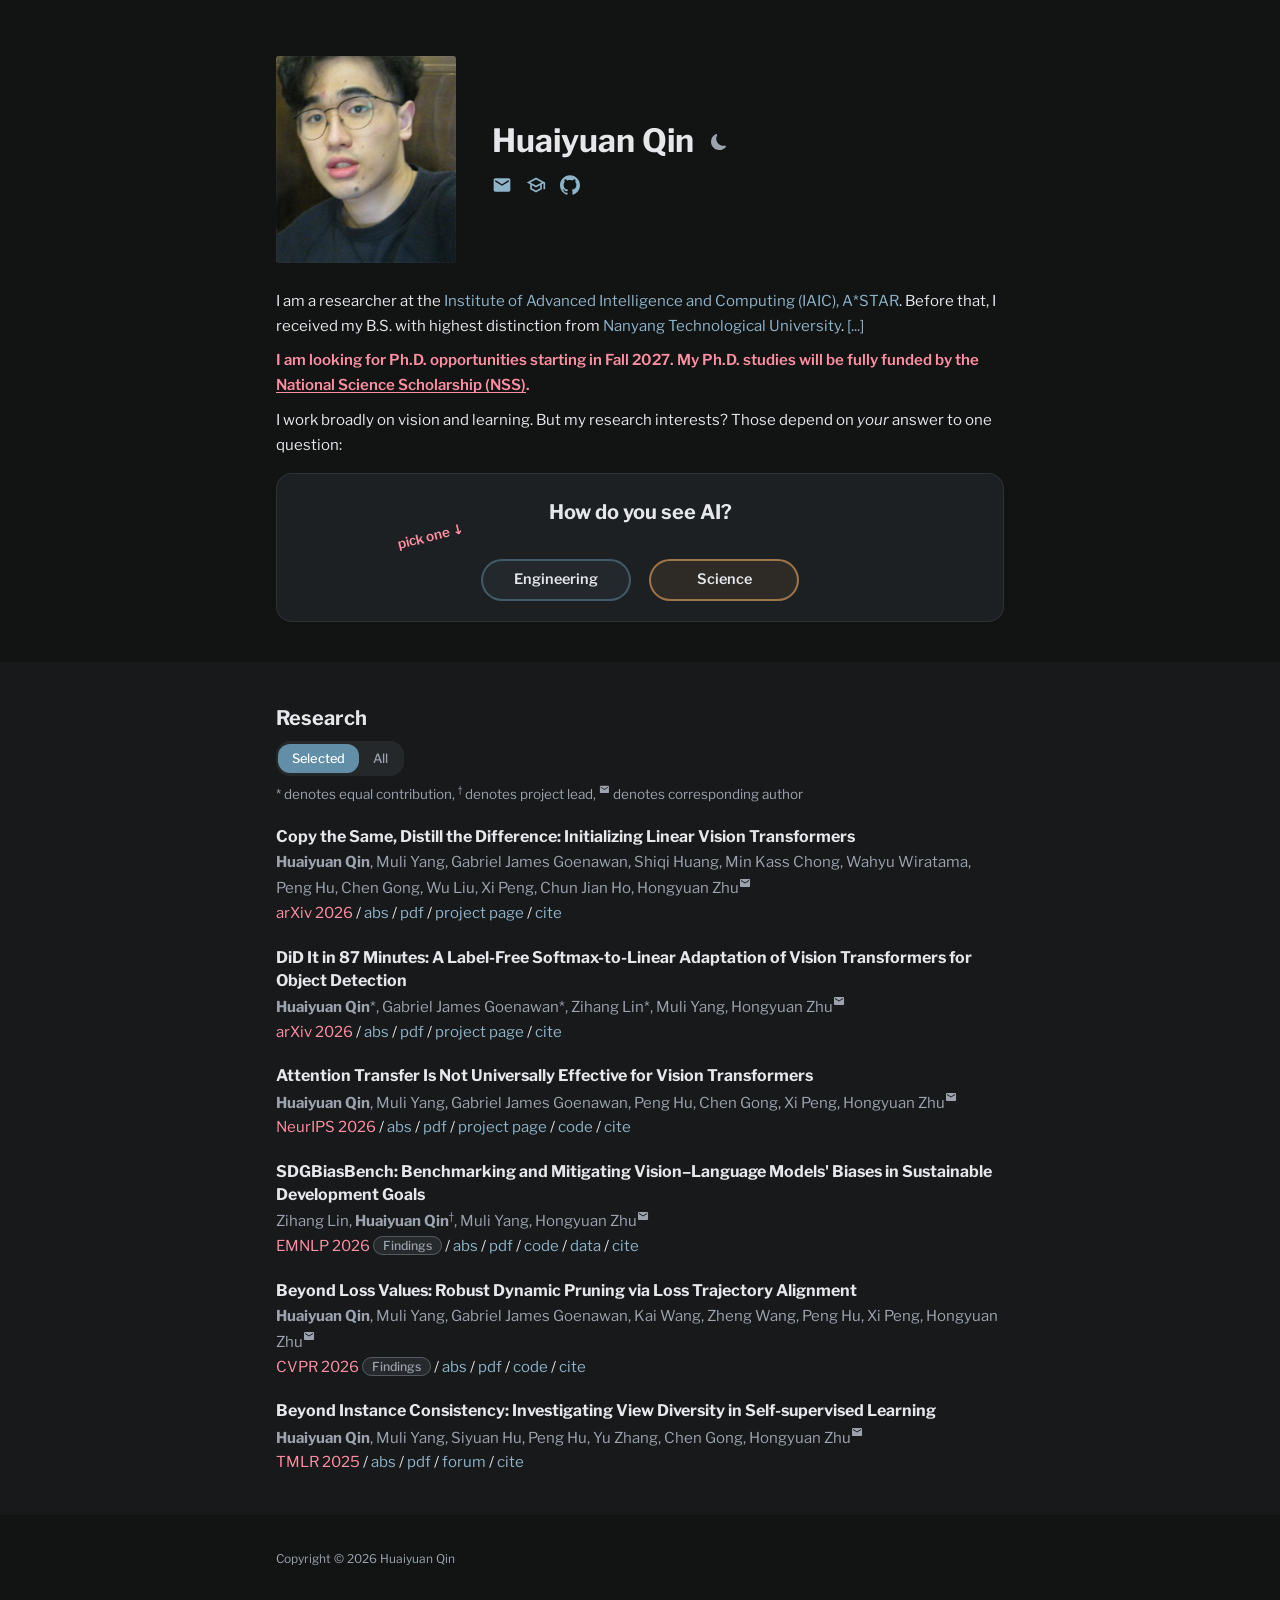
==== index.html @ aaa2bad4 "AlignPrune: add code link" ====
<!DOCTYPE html>
<html lang="en">

<head>
  <meta charset="UTF-8">
  <meta name="viewport" content="width=device-width, initial-scale=1">
  <meta name="description" content="Researcher at A*STAR, working on vision and learning.">
  <meta name="author" content="Huaiyuan Qin">
  <meta name="google-site-verification" content="AUz_-XQe1RFLe8JM5SM3DEXST_Pi_2eFm3qLyCKS68M" />
  <title>Huaiyuan Qin</title>

  <!-- Link preview (Open Graph / Twitter cards) -->
  <meta property="og:type" content="website">
  <meta property="og:title" content="Huaiyuan Qin">
  <meta property="og:description" content="Researcher at A*STAR, working on vision and learning.">
  <meta property="og:url" content="https://leonqin430.github.io/">
  <meta property="og:image" content="https://leonqin430.github.io/assets/profile.jpg">
  <meta name="twitter:card" content="summary">

  <!-- Structured data: this page is a person's profile, not a dated article -->
  <script type="application/ld+json">
  {
    "@context": "https://schema.org",
    "@type": "Person",
    "name": "Huaiyuan Qin",
    "url": "https://leonqin430.github.io/",
    "image": "https://leonqin430.github.io/assets/profile.jpg",
    "jobTitle": "Research Engineer",
    "worksFor": {
      "@type": "Organization",
      "name": "Institute of Advanced Intelligence and Computing (IAIC), A*STAR",
      "url": "https://www.a-star.edu.sg/iaic"
    },
    "alumniOf": {
      "@type": "CollegeOrUniversity",
      "name": "Nanyang Technological University",
      "url": "https://www.ntu.edu.sg/"
    },
    "sameAs": [
      "https://scholar.google.com/citations?user=IT6mI3oAAAAJ",
      "https://github.com/leonqin430"
    ]
  }
  </script>
  <link rel="preconnect" href="https://fonts.googleapis.com">
  <link rel="preconnect" href="https://fonts.gstatic.com" crossorigin>
  <link rel="stylesheet" href="https://fonts.googleapis.com/css2?family=Libre+Franklin:ital,wght@0,400;0,500;0,600;0,700;1,400&display=swap">
  <link rel="stylesheet" href="css/style.css">
</head>

<body>

  <!-- Reusable icons (referenced via <use href="#...">) -->
  <svg style="display: none" aria-hidden="true">
    <symbol id="icon-mail" viewBox="0 0 24 24"><path d="M20 4H4c-1.1 0-2 .9-2 2v12c0 1.1.9 2 2 2h16c1.1 0 2-.9 2-2V6c0-1.1-.9-2-2-2zm0 4l-8 5-8-5V6l8 5 8-5v2z"/></symbol>
  </svg>

  <!-- SECTION: Home -->
  <section class="section" id="home">
    <div class="container">
      <div class="home-row">
        <div class="home-photo">
          <img src="assets/profile.jpg" alt="Huaiyuan Qin">
        </div>
        <div class="home-info">
          <h1 class="name">
            Huaiyuan Qin
            <button id="theme-toggle" class="theme-toggle-btn" aria-label="Toggle color theme" title="Toggle color theme">
              <!-- moon shown while dark, sun while light (as on pingchuan.ma) -->
              <svg class="icon-moon" viewBox="0 0 16 16" aria-hidden="true"><path d="M6 .278a.77.77 0 0 1 .08.858 7.2 7.2 0 0 0-.878 3.46c0 4.021 3.278 7.277 7.318 7.277q.792-.001 1.533-.16a.79.79 0 0 1 .81.316.73.73 0 0 1-.031.893A8.35 8.35 0 0 1 8.344 16C3.734 16 0 12.286 0 7.71 0 4.266 2.114 1.312 5.124.06A.75.75 0 0 1 6 .278"/></svg>
              <svg class="icon-sun" viewBox="0 0 16 16" aria-hidden="true"><path d="M8 12a4 4 0 1 0 0-8 4 4 0 0 0 0 8M8 0a.5.5 0 0 1 .5.5v2a.5.5 0 0 1-1 0v-2A.5.5 0 0 1 8 0m0 13a.5.5 0 0 1 .5.5v2a.5.5 0 0 1-1 0v-2A.5.5 0 0 1 8 13m8-5a.5.5 0 0 1-.5.5h-2a.5.5 0 0 1 0-1h2a.5.5 0 0 1 .5.5M3 8a.5.5 0 0 1-.5.5h-2a.5.5 0 0 1 0-1h2A.5.5 0 0 1 3 8m10.657-5.657a.5.5 0 0 1 0 .707l-1.414 1.415a.5.5 0 1 1-.707-.708l1.414-1.414a.5.5 0 0 1 .707 0m-9.193 9.193a.5.5 0 0 1 0 .707L3.05 13.657a.5.5 0 0 1-.707-.707l1.414-1.414a.5.5 0 0 1 .707 0m9.193 2.121a.5.5 0 0 1-.707 0l-1.414-1.414a.5.5 0 0 1 .707-.707l1.414 1.414a.5.5 0 0 1 0 .707M4.464 4.465a.5.5 0 0 1-.707 0L2.343 3.05a.5.5 0 1 1 .707-.707l1.414 1.414a.5.5 0 0 1 0 .708"/></svg>
            </button>
          </h1>
          <!-- Contact icons (style from graceluo.net) -->
          <div class="profile-links">
            <a href="#" id="email-link" aria-label="Email" title="Email">
              <svg viewBox="0 0 24 24" fill="currentColor" aria-hidden="true"><path d="M20 4H4c-1.1 0-2 .9-2 2v12c0 1.1.9 2 2 2h16c1.1 0 2-.9 2-2V6c0-1.1-.9-2-2-2zm0 4l-8 5-8-5V6l8 5 8-5v2z"/></svg>
            </a>
            <a href="https://scholar.google.com/citations?hl=en&amp;user=IT6mI3oAAAAJ" target="_blank" aria-label="Google Scholar" title="Google Scholar">
              <svg viewBox="0 0 24 24" fill="currentColor" aria-hidden="true"><path d="M12 3L1 9l4 2.18v6L12 21l7-3.82v-6l2-1.09V17h2V9L12 3zM5.18 9 12 5.28 18.82 9 12 12.72 5.18 9zM17 15.99l-5 2.73-5-2.73v-3.72L12 15l5-2.73v3.72z"/></svg>
            </a>
            <a href="https://github.com/leonqin430" target="_blank" aria-label="GitHub" title="GitHub">
              <svg viewBox="0 0 24 24" fill="currentColor" aria-hidden="true"><path d="M12 .297c-6.63 0-12 5.373-12 12 0 5.303 3.438 9.8 8.205 11.385.6.113.82-.258.82-.577 0-.285-.01-1.04-.015-2.04-3.338.724-4.042-1.61-4.042-1.61C4.422 18.07 3.633 17.7 3.633 17.7c-1.087-.744.084-.729.084-.729 1.205.084 1.838 1.236 1.838 1.236 1.07 1.835 2.809 1.305 3.495.998.108-.776.417-1.305.76-1.605-2.665-.3-5.466-1.332-5.466-5.93 0-1.31.465-2.38 1.235-3.22-.135-.303-.54-1.523.105-3.176 0 0 1.005-.322 3.3 1.23.96-.267 1.98-.4 3-.405 1.02.005 2.04.138 3 .405 2.28-1.552 3.285-1.23 3.285-1.23.645 1.653.24 2.873.12 3.176.765.84 1.23 1.91 1.23 3.22 0 4.61-2.805 5.625-5.475 5.92.42.36.81 1.096.81 2.22 0 1.606-.015 2.896-.015 3.286 0 .315.21.69.825.57C20.565 22.092 24 17.592 24 12.297c0-6.627-5.373-12-12-12"/></svg>
            </a>
          </div>
        </div>
      </div>
      <div class="bio">
        <p>
          I am a researcher at the <a href="https://www.a-star.edu.sg/iaic" target="_blank">Institute of Advanced Intelligence and Computing (IAIC), A*STAR</a>.
          Before that, I received my B.S. with highest distinction from
          <a href="https://www.ntu.edu.sg/" target="_blank">Nanyang Technological University</a>.
          <a href="#" id="more-trigger" aria-label="Show or hide education and experience" title="Show / hide education and experience">[...]</a>
        </p>
        <p class="hiring-note">
          I am looking for Ph.D. opportunities starting in Fall 2027. My Ph.D. studies will be fully funded by the
          <a href="https://www.a-star.edu.sg/scholarships/home/scholarships/national-science-scholarship-%28phd%29" target="_blank">National Science Scholarship (NSS)</a>.
        </p>
        <p>
          I work broadly on vision and learning. But my research interests?
          Those depend on <em>your</em> answer to one question:
        </p>
      </div>

      <!-- Research statement selector (interaction from akoepke.github.io/cave_umwelten) -->
      <div class="stmt-card">
        <p class="stmt-question">How do you see AI?</p>
        <div class="stmt-buttons">
          <span class="stmt-hint" aria-hidden="true">pick one &#x2193;</span>
          <button type="button" class="stmt-btn" data-stmt="engineering">Engineering</button>
          <button type="button" class="stmt-btn" data-stmt="science">Science</button>
        </div>
        <div class="stmt-panel" id="stmt-engineering" hidden>
          <p>
            I see AI as an <b>engineering discipline</b>, with the goal of building learning systems that are
            more scalable, robust, and efficient.
          </p>
          <p>
            Specifically, my research approaches this through <b>data-centric AI</b> from three perspectives:
          </p>
          <div class="stmt-topic">
            <div class="stmt-topic-name">Data of AI</div>
            <div class="stmt-topic-tag">Understanding the role of data in learning.</div>
            <p>How do data distribution, quality, diversity, modality, and individual samples shape what models learn and how well they generalize?</p>
          </div>
          <div class="stmt-topic">
            <div class="stmt-topic-name">Data for AI</div>
            <div class="stmt-topic-tag">Adapting AI to diverse forms of data.</div>
            <p>How can learning methods be designed to work effectively across different domains, modalities, and real-world data conditions?</p>
          </div>
          <div class="stmt-topic">
            <div class="stmt-topic-name">AI as Data</div>
            <div class="stmt-topic-tag">Rethinking what &ldquo;data&rdquo; can be.</div>
            <p>Can trained models, representations, parameters, and other learned artifacts themselves become data from which new models or knowledge can be derived?</p>
          </div>
        </div>
        <div class="stmt-panel" id="stmt-science" hidden>
          <p>
            I also see AI as an <b>empirical science</b>. As we move toward increasingly general intelligence,
            I view this process not only as building more capable models, but also as <b>creating an
            artificial world of learning systems within our hands</b>.
          </p>
          <p>
            Just as the physical world is governed by laws that allow us to understand and predict how objects
            behave, I believe the artificial world we create may also exhibit its own <b>fundamental laws of
            learning</b>. My research therefore asks whether artificial learning can become an empirical
            science with discoverable <b>laws of change and invariance</b>.
          </p>
          <p>
            Specifically, I explore this question from three perspectives:
          </p>
          <div class="stmt-topic">
            <div class="stmt-topic-name">Dynamics of Learning</div>
            <div class="stmt-topic-tag">Understanding how learning systems change.</div>
            <p>How do models respond when we change their data, optimization, architecture, or other learning conditions, and can these changes be described by consistent principles?</p>
          </div>
          <div class="stmt-topic">
            <div class="stmt-topic-name">Universality of Learning</div>
            <div class="stmt-topic-tag">Understanding what remains invariant across learning systems.</div>
            <p>Despite differences in architectures, objectives, datasets, and modalities, are there common structures, behaviors, or principles that consistently emerge during learning?</p>
          </div>
          <div class="stmt-topic">
            <div class="stmt-topic-name">Predictive Science of AI</div>
            <div class="stmt-topic-tag">Moving from observation toward prediction.</div>
            <p>Can the regularities discovered across learning systems be distilled into compact principles that explain existing phenomena and predict the behavior of previously unseen systems and conditions?</p>
          </div>
        </div>
      </div>
    </div>
  </section>
  <!-- SECTION: Home -->

  <!-- SECTION: Research -->
  <section class="section" id="research">
    <div class="container">
      <h2 class="section-title">Research</h2>
      <div class="project-toggle" role="group" aria-label="Publication filter">
        <span class="project-toggle-thumb" aria-hidden="true"></span>
        <button type="button" class="project-toggle-option is-active" data-filter="selected" aria-pressed="true">Selected</button>
        <button type="button" class="project-toggle-option" data-filter="all" aria-pressed="false">All</button>
      </div>
      <div class="research-note">
        * denotes equal contribution,
        <sup>&dagger;</sup> denotes project lead,
        <sup class="author-mark"><svg class="mark-mail" aria-label="email icon"><use href="#icon-mail"/></svg></sup> denotes corresponding author
      </div>

      <!-- Publication template:
           - add data-tags="selected" to show the entry under the "Selected" filter
           - author annotations: a baseline * after the name = equal contribution, <sup>&dagger;</sup> project lead,
             <sup class="author-mark"><svg class="mark-mail" role="img" aria-label="corresponding author"><use href="#icon-mail"/></svg></sup> corresponding author
      -->

      <!-- S2L -->
      <div class="pub-item" data-tags="selected">
        <div class="pub-body">
          <div class="pub-title"><a href="https://arxiv.org/abs/2609.35745" target="_blank">Copy the Same, Distill the Difference: Initializing Linear Vision Transformers</a></div>
          <div class="pub-authors">
            <span class="me">Huaiyuan Qin</span>, Muli Yang, Gabriel James Goenawan, Shiqi Huang, Min Kass Chong, Wahyu Wiratama, Peng Hu, Chen Gong, Wu Liu, Xi Peng, Chun Jian Ho, Hongyuan Zhu<sup class="author-mark"><svg class="mark-mail" role="img" aria-label="corresponding author"><use href="#icon-mail"/></svg></sup>
          </div>
          <div class="pub-links">
            <span class="venue">arXiv 2026</span> /
            <a href="#" data-abs="abs-s2l">abs</a> /
            <a href="https://arxiv.org/pdf/2609.35745" target="_blank">pdf</a> /
            <a href="projects/copy-the-same-distill-the-difference/">project page</a> /
            <a href="#" data-bibtex="bibtex-s2l">cite</a>
          </div>
          <div class="abs-panel" id="abs-s2l" hidden>
            <p>Linear Vision Transformers (ViTs) are designed to replace the attention in Softmax ViTs with the linear-complexity attention operator for more efficient token routing, but they require from-scratch pre-training and typically underperform the original Softmax version. How to initialize linear ViTs both efficiently and effectively still remains unclear. In this work, we explicitly ask: given that most foundation ViTs are built on the mainstream Softmax attention, can linear ViTs benefit from their pre-trained weights? Recent works on Attention Transfer show that attention is the effective transferable component between Softmax ViTs, suggesting attention alone suffices for such reuse. However, we find the opposite for Softmax-to-linear transfer. The attention weights are operator-specific: copying them barely helps, and is sometimes even worse than random initialization. Instead, the attention's token routing behavior can be recovered through distillation with a proper loss design, letting linear ViTs reduce the gap and even match Softmax ones. In contrast, the MLP weights, which carry the learned representation, are operator-agnostic: they can be transferred by simple direct copying, which already carries most of the benefit of the pre-trained weights. Thus, copying MLPs can serve as an effective foundation for Softmax-to-linear transfer: paired with the distilled attention, linear ViTs eventually close the remaining gap and even surpass Softmax ones. These findings hold consistently across various linear ViT variants, different model sizes, and diverse datasets. We hope this study deepens the understanding of reusing pre-trained weights across attention operators: copy what stays the same and distill what differs, to recover the benefit across the Softmax-to-linear boundary.</p>
          </div>
          <div class="bibtex" id="bibtex-s2l" hidden>
            <pre class="snippet"><code>@article{qin2026copy,
  title={Copy the Same, Distill the Difference: Initializing Linear Vision Transformers},
  author={Qin, Huaiyuan and Yang, Muli and Goenawan, Gabriel James and Huang, Shiqi and Chong, Min Kass and Wiratama, Wahyu and Hu, Peng and Gong, Chen and Liu, Wu and Peng, Xi and Ho, Chun Jian and Zhu, Hongyuan},
  journal={arXiv preprint arXiv:2609.35745},
  year={2026}
}</code></pre>
            <button type="button" class="copy-btn">copy</button>
          </div>
        </div>
      </div>

      <!-- DiD -->
      <div class="pub-item" data-tags="selected">
        <div class="pub-body">
          <div class="pub-title"><a href="https://arxiv.org/abs/2608.22368" target="_blank">DiD It in 87 Minutes: A Label-Free Softmax-to-Linear Adaptation of Vision Transformers for Object Detection</a></div>
          <div class="pub-authors">
            <span class="me">Huaiyuan Qin</span>*, Gabriel James Goenawan*, Zihang Lin*, Muli Yang, Hongyuan Zhu<sup class="author-mark"><svg class="mark-mail" role="img" aria-label="corresponding author"><use href="#icon-mail"/></svg></sup>
          </div>
          <div class="pub-links">
            <span class="venue">arXiv 2026</span> /
            <a href="#" data-abs="abs-did">abs</a> /
            <a href="https://arxiv.org/pdf/2608.22368" target="_blank">pdf</a> /
            <a href="projects/did-it-in-87-minutes/">project page</a> /
            <a href="#" data-bibtex="bibtex-did">cite</a>
          </div>
          <div class="abs-panel" id="abs-did" hidden>
            <p>While linear attention is a compelling mechanism for high-resolution object detection due to its reduced cost for global token mixing, converting the Softmax-attention ViT backbone of a trained detector into a linear-attention one is not a trivial drop-in replacement. Directly swapping the attention operator leads to severe performance degradation, and generic label-free distillation, though effective for classification, often fails on detection tasks. We argue that the central challenge is <em>detector-interface preservation</em>: the converted backbone must reproduce the exact feature tensors expected by the fixed downstream detector, rather than merely imitating internal Softmax hidden states. To address this, we introduce Detector-Interface Distillation (DiD), a label-free conversion method that exclusively trains the linear-attention backbone by aligning detector-facing interface tensors with those of a frozen Softmax teacher. On DOTA-v1.5, DiD substantially outperforms established baselines and matches supervised, fully trained linear models. Adaptation completes in roughly 87 minutes on 4 GPUs, and the linearized backbone cuts inference latency by ~62% and peak memory by ~49%. We hope our findings offer the community a simple, label-free route to reusing trained Softmax detectors as efficient linear ones, and encourage interface-aware objectives in future architecture-conversion work.</p>
          </div>
          <div class="bibtex" id="bibtex-did" hidden>
            <pre class="snippet"><code>@article{qin2026did,
  title={{DiD} It in 87 Minutes: A Label-Free Softmax-to-Linear Adaptation of Vision Transformers for Object Detection},
  author={Qin, Huaiyuan and Goenawan, Gabriel James and Lin, Zihang and Yang, Muli and Zhu, Hongyuan},
  journal={arXiv preprint arXiv:2608.22368},
  year={2026}
}</code></pre>
            <button type="button" class="copy-btn">copy</button>
          </div>
        </div>
      </div>

      <!-- Attention Transfer -->
      <div class="pub-item" data-tags="selected">
        <div class="pub-body">
          <div class="pub-title"><a href="https://arxiv.org/abs/2605.07191" target="_blank">Attention Transfer Is Not Universally Effective for Vision Transformers</a></div>
          <div class="pub-authors">
            <span class="me">Huaiyuan Qin</span>, Muli Yang, Gabriel James Goenawan, Peng Hu, Chen Gong, Xi Peng, Hongyuan Zhu<sup class="author-mark"><svg class="mark-mail" role="img" aria-label="corresponding author"><use href="#icon-mail"/></svg></sup>
          </div>
          <div class="pub-links">
            <span class="venue">NeurIPS 2026</span> /
            <a href="#" data-abs="abs-attn">abs</a> /
            <a href="https://arxiv.org/pdf/2605.07191" target="_blank">pdf</a> /
            <a href="projects/attention-transfer-universally/">project page</a> /
            <a href="https://github.com/leonqin430/attention-transfer-universally" target="_blank">code</a> /
            <a href="#" data-bibtex="bibtex-attn">cite</a>
          </div>
          <div class="abs-panel" id="abs-attn" hidden>
            <p>A recent work shows that Attention Transfer, which transfers only the attention patterns from a pre-trained teacher Vision Transformer (ViT) to a randomly initialized standard student ViT, is sufficient to recover the full benefit of the teacher's pre-trained weights. We revisit this finding on a comprehensive benchmark of 20 teachers from 11 well-known ViT families and reveal that Attention Transfer is not universally effective. While 7 families transfer successfully, 4 consistently fail, falling up to 5.1% below the from-scratch no-transfer baseline. Further results demonstrate that this failure is family-consistent across model sizes, and persists under extended training durations, different transfer datasets, and out-of-distribution evaluations. Controlled analyses then consistently localize the problem to the attention-routing channel, indicating that the key issue is not whether the student can match the teacher's attention patterns, but whether the matched patterns remain functional for the student. Crucially, we identify architectural mismatch between the pre-trained teacher and the standard student as the primary mechanism. By adding only the teacher's native architectural components to the student in a randomly initialized state, we completely reverse the failure for all 4 families. Notably, these components alone do not improve from-scratch training, confirming that they specifically unlock the usability of the teacher's attention. We further show that this failure is not explained by the inadequate choice of transfer loss, differences in pre-training recipes, or the intrinsic quality of attention maps. Our findings refine the prevailing understanding of attention in ViT representations: attention is sufficient <em>only</em> when the student architecture matches the teacher.</p>
          </div>
          <div class="bibtex" id="bibtex-attn" hidden>
            <pre class="snippet"><code>@inproceedings{qin2026attention,
  title={Attention Transfer Is Not Universally Effective for Vision Transformers},
  author={Qin, Huaiyuan and Yang, Muli and Goenawan, Gabriel James and Hu, Peng and Gong, Chen and Peng, Xi and Zhu, Hongyuan},
  booktitle={Advances in Neural Information Processing Systems},
  year={2026}
}</code></pre>
            <button type="button" class="copy-btn">copy</button>
          </div>
        </div>
      </div>

      <!-- SDGBiasBench -->
      <div class="pub-item" data-tags="selected">
        <div class="pub-body">
          <div class="pub-title"><a href="https://arxiv.org/abs/2605.21919" target="_blank">SDGBiasBench: Benchmarking and Mitigating Vision&ndash;Language Models' Biases in Sustainable Development Goals</a></div>
          <div class="pub-authors">
            Zihang Lin, <span class="me">Huaiyuan Qin</span><sup>&dagger;</sup>, Muli Yang, Hongyuan Zhu<sup class="author-mark"><svg class="mark-mail" role="img" aria-label="corresponding author"><use href="#icon-mail"/></svg></sup>
          </div>
          <div class="pub-links">
            <span class="venue">EMNLP 2026</span> <span class="pub-tag tag-findings">Findings</span> /
            <a href="#" data-abs="abs-sdg">abs</a> /
            <a href="https://arxiv.org/pdf/2605.21919" target="_blank">pdf</a> /
            <a href="https://github.com/jeffreylin122/SDGBiasBench" target="_blank">code</a> /
            <a href="https://huggingface.co/datasets/jeffreylin1222/SDGBiasBench" target="_blank">data</a> /
            <a href="#" data-bibtex="bibtex-sdg">cite</a>
          </div>
          <div class="abs-panel" id="abs-sdg" hidden>
            <p>Assessing progress toward the Sustainable Development Goals (SDGs) requires multi-step reasoning over visual cues, contextual knowledge, and development indicators, where incomplete evidence use and imperfect evidence integration can introduce hidden prediction biases. Real-world SDG monitoring further spans both qualitative judgments and quantitative estimation. However, existing benchmarks typically evaluate these aspects in isolation, obscuring systematic biases that emerge when models substitute priors for evidence. To address this gap, we propose SDGBiasBench, a large-scale benchmark suite for SDG-oriented vision-language reasoning. Spanning 500k expert-involved multiple-choice questions and 50k regression tasks, the benchmark enables comprehensive assessment of both decision-level and estimation-level bias in Vision&ndash;Language Models (VLMs). Evaluations on SDGBiasBench reveal an intrinsic SDG bias in current VLMs, where predictions are frequently driven by SDG specific priors rather than reliable multi-modal cues. To mitigate such bias, we propose CADE (Contrastive Adaptive Debias Ensemble), a training-free, plug-and-play method that leverages modality-specific answer priors. CADE yields significant gains on the proposed benchmark, improving multiple-choice accuracy by up to 25% and reducing regression MAE by up to 12 points across multiple VLMs. We hope our work can foster the development of more fair and reliable AI systems for sustainable development.</p>
          </div>
          <div class="bibtex" id="bibtex-sdg" hidden>
            <pre class="snippet"><code>@inproceedings{lin2026sdgbiasbench,
  title={{SDGBiasBench}: Benchmarking and Mitigating Vision--Language Models' Biases in Sustainable Development Goals},
  author={Lin, Zihang and Qin, Huaiyuan and Yang, Muli and Zhu, Hongyuan},
  booktitle={Findings of the Association for Computational Linguistics: EMNLP 2026},
  year={2026}
}</code></pre>
            <button type="button" class="copy-btn">copy</button>
          </div>
        </div>
      </div>

      <!-- Beyond Loss Values -->
      <div class="pub-item" data-tags="selected">
        <div class="pub-body">
          <div class="pub-title"><a href="https://arxiv.org/abs/2604.07306" target="_blank">Beyond Loss Values: Robust Dynamic Pruning via Loss Trajectory Alignment</a></div>
          <div class="pub-authors">
            <span class="me">Huaiyuan Qin</span>, Muli Yang, Gabriel James Goenawan, Kai Wang, Zheng Wang, Peng Hu, Xi Peng, Hongyuan Zhu<sup class="author-mark"><svg class="mark-mail" role="img" aria-label="corresponding author"><use href="#icon-mail"/></svg></sup>
          </div>
          <div class="pub-links">
            <span class="venue">CVPR 2026</span> <span class="pub-tag tag-findings">Findings</span> /
            <a href="#" data-abs="abs-pruning">abs</a> /
            <a href="https://arxiv.org/pdf/2604.07306" target="_blank">pdf</a> /
            <a href="https://github.com/leonqin430/AlignPrune" target="_blank">code</a> /
            <a href="#" data-bibtex="bibtex-pruning">cite</a>
          </div>
          <div class="abs-panel" id="abs-pruning" hidden>
            <p>Existing dynamic data pruning methods often fail under noisy-label settings, as they typically rely on per-sample loss as the ranking criterion. This could mistakenly lead to preserving noisy samples due to their high loss values, resulting in significant performance drop. To address this, we propose AlignPrune, a noise-robust module designed to enhance the reliability of dynamic pruning under label noise. Specifically, AlignPrune introduces the Dynamic Alignment Score (DAS), which is a loss-trajectory-based criterion that enables more accurate identification of noisy samples, thereby improving pruning effectiveness. As a simple yet effective plug-and-play module, AlignPrune can be seamlessly integrated into state-of-the-art dynamic pruning frameworks, consistently outperforming them without modifying either the model architecture or the training pipeline. Extensive experiments on five widely-used benchmarks across various noise types and pruning ratios demonstrate the effectiveness of AlignPrune, boosting accuracy by up to 6.3% over state-of-the-art baselines. Our results offer a generalizable solution for pruning under noisy data, encouraging further exploration of learning in real-world scenarios. Code is available at: https://github.com/leonqin430/AlignPrune.</p>
          </div>
          <div class="bibtex" id="bibtex-pruning" hidden>
            <pre class="snippet"><code>@inproceedings{qin2026beyond,
  title={Beyond Loss Values: Robust Dynamic Pruning via Loss Trajectory Alignment},
  author={Qin, Huaiyuan and Yang, Muli and Goenawan, Gabriel James and Wang, Kai and Wang, Zheng and Hu, Peng and Peng, Xi and Zhu, Hongyuan},
  booktitle={IEEE/CVF Conference on Computer Vision and Pattern Recognition (CVPR) Findings},
  year={2026}
}</code></pre>
            <button type="button" class="copy-btn">copy</button>
          </div>
        </div>
      </div>

      <!-- AI-Generated Image Detector -->
      <div class="pub-item" data-tags="">
        <div class="pub-body">
          <div class="pub-title"><a href="https://arxiv.org/abs/2602.01973" target="_blank">Your AI-Generated Image Detector Can Secretly Achieve SOTA Accuracy, If Calibrated</a></div>
          <div class="pub-authors">
            Muli Yang, Gabriel James Goenawan, Henan Wang, <span class="me">Huaiyuan Qin</span>, Chenghao Xu, Yanhua Yang<sup class="author-mark"><svg class="mark-mail" role="img" aria-label="corresponding author"><use href="#icon-mail"/></svg></sup>, Fen Fang, Ying Sun, Joo-Hwee Lim, Hongyuan Zhu
          </div>
          <div class="pub-links">
            <span class="venue">AAAI 2026</span> /
            <a href="#" data-abs="abs-detector">abs</a> /
            <a href="https://arxiv.org/pdf/2602.01973" target="_blank">pdf</a> /
            <a href="https://github.com/muliyangm/AIGI-Det-Calib" target="_blank">code</a> /
            <a href="#" data-bibtex="bibtex-detector">cite</a>
          </div>
          <div class="abs-panel" id="abs-detector" hidden>
            <p>Despite being trained on balanced datasets, existing AI-generated image detectors often exhibit systematic bias at test time, frequently misclassifying fake images as real. We hypothesize that this behavior stems from distributional shift in fake samples and implicit priors learned during training. Specifically, models tend to overfit to superficial artifacts that do not generalize well across different generation methods, leading to a misaligned decision threshold when faced with test-time distribution shift. To address this, we propose a theoretically grounded post-hoc calibration framework based on Bayesian decision theory. In particular, we introduce a learnable scalar correction to the model's logits, optimized on a small validation set from the target distribution while keeping the backbone frozen. This parametric adjustment compensates for distributional shift in model output, realigning the decision boundary even without requiring ground-truth labels. Experiments on challenging benchmarks show that our approach significantly improves robustness without retraining, offering a lightweight and principled solution for reliable and adaptive AI-generated image detection in the open world. Code is available at https://github.com/muliyangm/AIGI-Det-Calib.</p>
          </div>
          <div class="bibtex" id="bibtex-detector" hidden>
            <pre class="snippet"><code>@inproceedings{yang2026your,
  title={Your {AI}-Generated Image Detector Can Secretly Achieve {SOTA} Accuracy, If Calibrated},
  author={Yang, Muli and Goenawan, Gabriel James and Wang, Henan and Qin, Huaiyuan and Xu, Chenghao and Yang, Yanhua and Fang, Fen and Sun, Ying and Lim, Joo-Hwee and Zhu, Hongyuan},
  booktitle={Proceedings of the AAAI Conference on Artificial Intelligence},
  year={2026}
}</code></pre>
            <button type="button" class="copy-btn">copy</button>
          </div>
        </div>
      </div>

      <!-- Beyond Instance Consistency -->
      <div class="pub-item" data-tags="selected">
        <div class="pub-body">
          <div class="pub-title"><a href="https://arxiv.org/abs/2509.11344" target="_blank">Beyond Instance Consistency: Investigating View Diversity in Self-supervised Learning</a></div>
          <div class="pub-authors">
            <span class="me">Huaiyuan Qin</span>, Muli Yang, Siyuan Hu, Peng Hu, Yu Zhang, Chen Gong, Hongyuan Zhu<sup class="author-mark"><svg class="mark-mail" role="img" aria-label="corresponding author"><use href="#icon-mail"/></svg></sup>
          </div>
          <div class="pub-links">
            <span class="venue">TMLR 2025</span> /
            <a href="#" data-abs="abs-bic">abs</a> /
            <a href="https://arxiv.org/pdf/2509.11344" target="_blank">pdf</a> /
            <a href="https://openreview.net/forum?id=urWCU3YMA0" target="_blank">forum</a> /
            <a href="#" data-bibtex="bibtex-bic">cite</a>
          </div>
          <div class="abs-panel" id="abs-bic" hidden>
            <p>Self-supervised learning (SSL) conventionally relies on the instance consistency paradigm, assuming that different views of the same image can be treated as positive pairs. However, this assumption breaks down for non-iconic data, where different views may contain distinct objects or semantic information. In this paper, we investigate the effectiveness of SSL when instance consistency is not guaranteed. Through extensive ablation studies, we demonstrate that SSL can still learn meaningful representations even when positive pairs lack strict instance consistency. Furthermore, our analysis further reveals that increasing view diversity, by enforcing zero overlapping or using smaller crop scales, can enhance downstream performance on classification and dense prediction tasks. However, excessive diversity is found to reduce effectiveness, suggesting an optimal range for view diversity. To quantify this, we adopt the Earth Mover's Distance (EMD) as an estimator to measure mutual information between views, finding that moderate EMD values correlate with improved SSL learning, providing insights for future SSL framework design. We validate our findings across a range of settings, highlighting their robustness and applicability on diverse data sources.</p>
          </div>
          <div class="bibtex" id="bibtex-bic" hidden>
            <pre class="snippet"><code>@article{qin2025beyond,
  title={Beyond Instance Consistency: Investigating View Diversity in Self-supervised Learning},
  author={Qin, Huaiyuan and Yang, Muli and Hu, Siyuan and Hu, Peng and Zhang, Yu and Gong, Chen and Zhu, Hongyuan},
  journal={Transactions on Machine Learning Research},
  year={2025}
}</code></pre>
            <button type="button" class="copy-btn">copy</button>
          </div>
        </div>
      </div>

      <!-- SCORE -->
      <div class="pub-item" data-tags="">
        <div class="pub-body">
          <div class="pub-title"><a href="https://arxiv.org/abs/2507.12857" target="_blank">SCORE: Scene Context Matters in Open-Vocabulary Remote Sensing Instance Segmentation</a></div>
          <div class="pub-authors">
            Shiqi Huang, Shuting He, <span class="me">Huaiyuan Qin</span>, Bihan Wen<sup class="author-mark"><svg class="mark-mail" role="img" aria-label="corresponding author"><use href="#icon-mail"/></svg></sup>
          </div>
          <div class="pub-links">
            <span class="venue">ICCV 2025</span> <span class="pub-tag pub-award">Highlight</span> /
            <a href="#" data-abs="abs-score">abs</a> /
            <a href="https://arxiv.org/pdf/2507.12857" target="_blank">pdf</a> /
            <a href="https://github.com/HuangShiqi128/SCORE" target="_blank">code</a> /
            <a href="#" data-bibtex="bibtex-score">cite</a>
          </div>
          <div class="abs-panel" id="abs-score" hidden>
            <p>Most existing remote sensing instance segmentation approaches are designed for close-vocabulary prediction, limiting their ability to recognize novel categories or generalize across datasets. This restricts their applicability in diverse Earth observation scenarios. To address this, we introduce open-vocabulary (OV) learning for remote sensing instance segmentation. While current OV segmentation models perform well on natural image datasets, their direct application to remote sensing faces challenges such as diverse landscapes, seasonal variations, and the presence of small or ambiguous objects in aerial imagery. To overcome these challenges, we propose <b>SCORE</b> (<b>S</b>cene <b>C</b>ontext matters in <b>O</b>pen-vocabulary <b>RE</b>mote sensing instance segmentation), a framework that integrates multi-granularity scene context, i.e., regional context and global context, to enhance both visual and textual representations. Specifically, we introduce Region-Aware Integration, which refines class embeddings with regional context to improve object distinguishability. Additionally, we propose Global Context Adaptation, which enriches naive text embeddings with remote sensing global context, creating a more adaptable and expressive linguistic latent space for the classifier. We establish new benchmarks for OV remote sensing instance segmentation across diverse datasets. Experimental results demonstrate that, our proposed method achieves SOTA performance, which provides a robust solution for large-scale, real-world geospatial analysis. Our code is available at https://github.com/HuangShiqi128/SCORE.</p>
          </div>
          <div class="bibtex" id="bibtex-score" hidden>
            <pre class="snippet"><code>@inproceedings{huang2025score,
  title={{SCORE}: Scene Context Matters in Open-Vocabulary Remote Sensing Instance Segmentation},
  author={Huang, Shiqi and He, Shuting and Qin, Huaiyuan and Wen, Bihan},
  booktitle={Proceedings of the IEEE/CVF International Conference on Computer Vision (ICCV)},
  year={2025}
}</code></pre>
            <button type="button" class="copy-btn">copy</button>
          </div>
        </div>
      </div>

      <!-- Open World Objects -->
      <div class="pub-item" data-tags="">
        <div class="pub-body">
          <div class="pub-title"><a href="https://openaccess.thecvf.com/content/CVPR2025/papers/Yang_Detecting_Open_World_Objects_via_Partial_Attribute_Assignment_CVPR_2025_paper.pdf" target="_blank">Detecting Open World Objects via Partial Attribute Assignment</a></div>
          <div class="pub-authors">
            Muli Yang, Gabriel James Goenawan, <span class="me">Huaiyuan Qin</span>, Kai Han, Xi Peng, Yanhua Yang, Hongyuan Zhu<sup class="author-mark"><svg class="mark-mail" role="img" aria-label="corresponding author"><use href="#icon-mail"/></svg></sup>
          </div>
          <div class="pub-links">
            <span class="venue">CVPR 2025</span> /
            <a href="#" data-abs="abs-owo">abs</a> /
            <a href="https://openaccess.thecvf.com/content/CVPR2025/papers/Yang_Detecting_Open_World_Objects_via_Partial_Attribute_Assignment_CVPR_2025_paper.pdf" target="_blank">pdf</a> /
            <a href="https://github.com/muliyangm/PASS" target="_blank">code</a> /
            <a href="#" data-bibtex="bibtex-owo">cite</a>
          </div>
          <div class="abs-panel" id="abs-owo" hidden>
            <p>Despite being trained on massive data, today's vision foundation models still fall short in detecting open world objects. Apart from recognizing known objects from training, a successful Open World Object Detection (OWOD) system must also be able to detect unknown objects never seen before, without confusing them with the backgrounds. Unlike prevailing prior works that rely on probability models to learn "objectness", we focus on learning fine-grained, class-agnostic attributes, allowing the detection of both known and unknown objects in an explainable manner. In this paper, we propose Partial Attribute Assignment (PASS), aiming to automatically select and optimize a small, relevant subset of attributes from a large attribute pool. Specifically, we model attribute selection as a Partial Optimal Transport (POT) problem between known visual objects and the attribute pool, in which more relevant attributes signify more transported mass. PASS follows a curriculum schedule that progressively selects and optimizes a targeted subset of attributes during training, promoting stability and accuracy. Our method enjoys end-to-end optimization by minimizing the POT distance and the classification loss on known visual objects, demonstrating high training efficiency and superior OWOD performance among extensive experimental evaluations.</p>
          </div>
          <div class="bibtex" id="bibtex-owo" hidden>
            <pre class="snippet"><code>@inproceedings{yang2025detecting,
  title={Detecting Open World Objects via Partial Attribute Assignment},
  author={Yang, Muli and Goenawan, Gabriel James and Qin, Huaiyuan and Han, Kai and Peng, Xi and Yang, Yanhua and Zhu, Hongyuan},
  booktitle={Proceedings of the IEEE/CVF Conference on Computer Vision and Pattern Recognition (CVPR)},
  year={2025}
}</code></pre>
            <button type="button" class="copy-btn">copy</button>
          </div>
        </div>
      </div>

    </div>
  </section>
  <!-- SECTION: Research -->

  <!-- Education + Experience are collapsed behind the bio's [...] trigger (as on pingchuan.ma) -->
  <div id="more-content" hidden>

  <!-- SECTION: Education -->
  <section class="section" id="education">
    <div class="container">
      <h2 class="section-title">Education</h2>

      <div class="exp-item">
        <div class="exp-title"><a href="https://www.ntu.edu.sg/" target="_blank">Nanyang Technological University</a>, Singapore</div>
        <div class="exp-row">
          <!-- TODO: add the B.S. field of study if desired, e.g. "B.S. in Computer Science" -->
          <div class="exp-info">B.S. with Highest Distinction | GPA 4.93/5</div>
          <div class="exp-time">2019 - 2023</div>
        </div>
      </div>

    </div>
  </section>
  <!-- SECTION: Education -->

  <!-- SECTION: Experience -->
  <section class="section" id="experience">
    <div class="container">
      <h2 class="section-title">Experience</h2>

      <div class="exp-item">
        <div class="exp-title"><a href="https://www.a-star.edu.sg/iaic" target="_blank">Institute of Advanced Intelligence and Computing (IAIC), A*STAR</a></div>
        <div class="exp-row">
          <div class="exp-info">Research Engineer</div>
          <div class="exp-time">2026 - Present</div>
        </div>
        <div class="exp-location">Singapore</div>
      </div>

      <div class="exp-item">
        <div class="exp-title"><a href="https://www.a-star.edu.sg/i2r" target="_blank">Institute for Infocomm Research (I2R), A*STAR</a></div>
        <div class="exp-row">
          <div class="exp-info">Research Engineer</div>
          <div class="exp-time">2023 - 2026</div>
        </div>
        <div class="exp-location">Singapore</div>
      </div>

    </div>
  </section>
  <!-- SECTION: Experience -->

  </div>
  <!-- /more-content -->

  <footer>
    <div class="container">
      <p>Copyright &copy; <span id="year">2026</span> Huaiyuan Qin</p>
    </div>
  </footer>

  <script src="js/script.js"></script>

</body>

</html>
---- css/style.css ----
/* ============================================================
   Palette & tokens
   Colors adapted from graceluo.net; layout metrics from
   pingchuan.ma's template.
   Dark theme is the site default; light is the toggle choice.
   ============================================================ */
:root {
  --text: #e5e7eb;
  --text-muted: #9ca3af;
  --text-faint: #6b7280;
  --bg: #121414;
  --bg-band: #17191a;          /* band behind the Research section */
  --link: #8fb3c9;             /* steel blue (lightened for dark bg) */
  --link-hover: #f8b364;       /* warm apricot */
  --award: #ff8fa3;            /* award / highlight red */
  --toggle-track: #24282a;
  --toggle-thumb: #628ea7;
  --code-bg: #1d2022;
  --thumb-ring: rgba(143, 179, 201, 0.55);
  --ph-bg: #1e2426;            /* placeholder image background */
  --ph-fg: #4a5d68;            /* placeholder image foreground */
  --award-hl: #f8b364;         /* award tag (apricot) */
  --card-border: rgba(255, 255, 255, 0.08);

  --page-width: 768px;
  --font-size: 15px;
  --line-height: 1.65;
  --name-size: 32px;
  --section-title-size: 20px;
  --code-size: 12px;
}

:root[data-theme="light"] {
  --text: #1f2937;
  --text-muted: #6b7280;
  --text-faint: #9ca3af;
  --bg: #ffffff;
  --bg-band: #fafafa;
  --link: #628ea7;
  --link-hover: #f8b364;
  --award: #f14668;
  --toggle-track: #f1f1ee;
  --toggle-thumb: #628ea7;
  --code-bg: #f1f1ee;
  --thumb-ring: rgba(98, 142, 167, 0.55);
  --ph-bg: #e7edf1;
  --ph-fg: #9db6c4;
  --award-hl: #d97706;         /* deeper apricot for light bg */
  --card-border: rgba(31, 41, 55, 0.12);
}

/* ============================================================
   Base
   ============================================================ */
* { box-sizing: border-box; }

html { scroll-behavior: smooth; }

body {
  margin: 0;
  font-family: "Libre Franklin", system-ui, -apple-system, BlinkMacSystemFont,
    "Segoe UI", Roboto, "PingFang SC", "Microsoft YaHei", sans-serif;
  font-size: var(--font-size);
  line-height: var(--line-height);
  color: var(--text);
  background: var(--bg);
}

::selection { background: rgba(248, 179, 100, 0.35); }

a {
  color: var(--link);
  text-decoration: none;
  transition: color 0.15s ease;
}
a:hover { color: var(--link-hover); }

img { max-width: 100%; }

sup { font-size: 0.7em; }

.section { padding: 40px 0; }

.container {
  max-width: var(--page-width);
  margin: 0 auto;
  padding: 0 20px;
}

.section-title {
  font-size: var(--section-title-size);
  font-weight: 700;
  margin: 0;
}

.section-sub {
  color: var(--text-muted);
  font-size: 0.9em;
}

/* ============================================================
   Home / header
   ============================================================ */
#home { padding-top: 56px; }

.home-row {
  display: flex;
  align-items: center;
  gap: 36px;
}

.home-photo {
  flex: 0 0 180px;
}
.home-photo img,
.home-photo svg {
  width: 100%;
  border-radius: 3px;
  display: block;
}

.home-info .name {
  font-size: var(--name-size);
  font-weight: 700;
  line-height: 1.2;
  margin: 0 0 14px;
}

.home-info > div { margin: 2px 0; }

/* Contact icon row (from graceluo.net) */
.profile-links {
  display: flex;
  gap: 14px;
  margin-top: 12px;
}
.profile-links a {
  display: inline-flex;
  align-items: center;
  justify-content: center;
  color: var(--link);
  transition:
    transform 0.25s cubic-bezier(0.68, -0.4, 0.265, 1.4),
    color 0.2s ease;
}
.profile-links a:hover {
  color: var(--link-hover);
  transform: translateY(-2px) rotate(-6deg);
}
.profile-links svg {
  width: 20px;
  height: 20px;
  display: block;
  fill: currentColor;
}

.theme-toggle-btn {
  background: none;
  border: none;
  cursor: pointer;
  color: var(--text-muted);
  padding: 0 4px;
  margin-left: 6px;
  line-height: 1;
  vertical-align: middle;
  transition: color 0.15s ease, transform 0.25s cubic-bezier(0.68, -0.4, 0.265, 1.4);
}
.theme-toggle-btn:hover {
  color: var(--link-hover);
  transform: translateY(-2px) rotate(-12deg);
}
.theme-toggle-btn svg {
  width: 16px;
  height: 16px;
  fill: currentColor;
  vertical-align: 1px;
}

/* Icon reflects the current theme (as on pingchuan.ma):
   moon while dark (the site default), sun while light */
.theme-toggle-btn .icon-sun { display: none; }
.theme-toggle-btn .icon-moon { display: inline; }
:root[data-theme="light"] .theme-toggle-btn .icon-sun { display: inline; }
:root[data-theme="light"] .theme-toggle-btn .icon-moon { display: none; }

.bio { margin-top: 26px; }
.bio p { margin: 0 0 10px; }

/* Ph.D.-seeking announcement */
.hiring-note {
  color: var(--award);
  font-weight: 600;
}
.hiring-note a {
  color: inherit;
  text-decoration: underline;
  text-underline-offset: 2px;
}
.hiring-note a:hover { color: var(--link-hover); }

/* ============================================================
   Research statement selector ("How do you see AI?")
   Interaction pattern from akoepke.github.io/cave_umwelten
   ============================================================ */
.stmt-card {
  background: var(--code-bg);
  border: 1px solid var(--card-border);
  border-radius: 16px;
  padding: 22px 26px 20px;
  margin-top: 16px;
}

.stmt-question {
  text-align: center;
  font-size: 1.25rem;
  font-weight: 700;
  margin: 0;
}

.stmt-buttons {
  position: relative;
  display: flex;
  gap: 18px;
  justify-content: center;
  flex-wrap: wrap;
  padding-top: 30px;
}

.stmt-hint {
  position: absolute;
  top: 0;
  left: 14%;
  font-size: 0.85rem;
  font-weight: 600;
  color: var(--award);
  transform: rotate(-14deg);
  pointer-events: none;
  line-height: 1.1;
}

@keyframes stmt-pulse {
  0%, 100% { transform: scale(1); }
  50% { transform: scale(1.045); }
}

.stmt-btn {
  padding: 7px 22px;
  min-width: 150px;
  text-align: center;
  border-radius: 999px;
  font: inherit;
  font-size: 0.9rem;
  font-weight: 600;
  color: var(--text);
  cursor: pointer;
  transition: all 0.2s ease;
  animation: stmt-pulse 1.8s ease-in-out infinite;
}

.stmt-btn[data-stmt="engineering"] {
  border: 2px solid rgba(98, 142, 167, 0.5);
  background: rgba(98, 142, 167, 0.08);
}
.stmt-btn[data-stmt="engineering"]:hover {
  border-color: rgba(98, 142, 167, 0.9);
  transform: translateY(-1px);
}
.stmt-btn[data-stmt="engineering"].active {
  background: #628ea7;
  border-color: #628ea7;
  color: #fff;
}

.stmt-btn[data-stmt="science"] {
  border: 2px solid rgba(248, 179, 100, 0.55);
  background: rgba(248, 179, 100, 0.08);
}
.stmt-btn[data-stmt="science"]:hover {
  border-color: rgba(248, 179, 100, 0.95);
  transform: translateY(-1px);
}
.stmt-btn[data-stmt="science"].active {
  background: #f8b364;
  border-color: #f8b364;
  color: #1f2937;
}

/* once a pill has been clicked: stop pulsing, hide the hint */
.stmt-card.clicked .stmt-btn { animation: none; }
.stmt-card.clicked .stmt-hint { display: none; }

@media (prefers-reduced-motion: reduce) {
  .stmt-btn { animation: none; }
}

.stmt-panel {
  margin-top: 18px;
  padding-top: 14px;
  border-top: 1px solid var(--card-border);
}
.stmt-panel p { margin: 0 0 10px; }
.stmt-panel p:last-child { margin-bottom: 0; }

.stmt-topic {
  margin: 12px 0 0;
  padding-left: 14px;
  border-left: 3px solid rgba(98, 142, 167, 0.55);
}
#stmt-science .stmt-topic { border-left-color: rgba(248, 179, 100, 0.6); }
.stmt-topic-name { font-weight: 700; }
.stmt-topic-tag {
  font-style: italic;
  color: var(--text-muted);
  font-size: 0.95em;
}
.stmt-topic p { margin: 2px 0 0; }

/* ============================================================
   Research
   ============================================================ */
#research { background: var(--bg-band); }

.research-note {
  font-size: 0.9em;
  color: var(--text-muted);
}

/* Author annotation marks (†, ✉) */
.mark-mail {
  width: 0.95em;
  height: 0.95em;
  fill: currentColor;
  vertical-align: -0.1em;
}
sup.author-mark { font-size: 0.7em; }
sup.author-mark .mark-mail {
  width: 1.15em;
  height: 1.15em;
  vertical-align: -0.15em;
}

/* Selected / All pill toggle (from graceluo.net) */
.project-toggle {
  position: relative;
  display: inline-flex;
  align-items: center;
  padding: 2px;
  margin: 6px 0 6px;
  background-color: var(--toggle-track);
  border-radius: 14px;
}

.project-toggle-thumb {
  position: absolute;
  top: 3px;
  bottom: 3px;
  left: 0;
  background-color: var(--toggle-thumb);
  border-radius: 12px;
  transform: translateX(0);
  transition: transform 0.25s ease, width 0.25s ease;
  pointer-events: none;
  z-index: 0;
}

.project-toggle-option {
  position: relative;
  z-index: 1;
  appearance: none;
  border: none;
  background: transparent;
  font: inherit;
  font-size: 0.8rem;
  font-weight: 500;
  letter-spacing: 0.01em;
  padding: 5px 14px;
  border-radius: 12px;
  color: var(--text-muted);
  cursor: pointer;
  transition: color 0.2s ease;
}
.project-toggle-option:focus { outline: none; }
.project-toggle-option:hover:not(.is-active) { color: var(--text); }
.project-toggle-option.is-active { color: #fff; }

/* Publication entries (text-only, structure from pingchuan.ma) */
.pub-item { margin-top: 20px; }

.pub-title {
  font-size: 16px;
  line-height: 1.45;
  margin-bottom: 2px;
}
.pub-title a,
.pub-title span {
  color: var(--text);
  font-weight: 700;
}
.pub-title a:hover { color: var(--link-hover); }

.pub-authors { color: var(--text-muted); }
.pub-authors a { color: var(--text-muted); }
.pub-authors a:hover { color: var(--link-hover); }
.pub-authors .me { font-weight: 700; }

.pub-links .venue { color: var(--award); }

/* Venue tag chips: gray = track qualifier, apricot = award */
.pub-tag {
  border-radius: 999px;
  padding: 1px 9px;
  font-size: 0.82em;
  font-weight: 600;
  vertical-align: 1px;
  white-space: nowrap;
  border: 1px solid color-mix(in srgb, currentColor 40%, transparent);
  background: color-mix(in srgb, currentColor 12%, transparent);
}
.tag-findings {
  color: var(--text-muted);
  font-weight: 500;
}
.pub-award { color: var(--award-hl); }

/* Collapsible abstract */
.abs-panel {
  margin-top: 8px;
  background: var(--code-bg);
  border-radius: 3px;
  padding: 10px 14px;
  font-size: 0.92em;
}
.abs-panel p { margin: 0; }

/* Collapsible BibTeX */
.bibtex {
  position: relative;
  margin-top: 8px;
}
.snippet {
  background: var(--code-bg);
  font-family: SFMono-Regular, Consolas, "Liberation Mono", Menlo, monospace;
  font-size: var(--code-size);
  line-height: 1.5;
  border-radius: 3px;
  padding: 10px 12px;
  margin: 0;
  overflow-x: auto;
}
.copy-btn {
  position: absolute;
  top: 6px;
  right: 6px;
  font-family: inherit;
  font-size: 11px;
  padding: 2px 8px;
  border-radius: 3px;
  border: 1px solid var(--thumb-ring);
  background: var(--bg);
  color: var(--text);
  cursor: pointer;
  opacity: 0.85;
  transition: opacity 0.15s ease, border-color 0.15s ease;
}
.copy-btn:hover { opacity: 1; border-color: var(--link); }

/* ============================================================
   Education / Experience (structure from pingchuan.ma)
   ============================================================ */
#education { padding-bottom: 0; }

.exp-item { margin-top: 18px; }

.exp-title { font-weight: 700; }
.exp-title a { color: var(--text); }
.exp-title a:hover { color: var(--link-hover); }

.exp-row {
  display: flex;
  justify-content: space-between;
  gap: 12px;
}
.exp-time {
  text-align: right;
  white-space: nowrap;
}
.exp-location { color: var(--text-muted); }

/* ============================================================
   Footer
   ============================================================ */
footer {
  padding: 32px 0 44px;
  color: var(--text-muted);
  font-size: 12px;
}
footer .container p { margin: 2px 0; }

/* ============================================================
   Mobile
   ============================================================ */
@media (max-width: 640px) {
  body { font-size: 16px; }

  #home { padding-top: 36px; }

  .home-row {
    flex-direction: column;
    align-items: flex-start;
    gap: 20px;
  }
  .home-photo { flex: none; width: 180px; }

  .exp-row { flex-direction: column; gap: 0; }
  .exp-time {
    text-align: left;
    color: var(--text-muted);
  }
  .exp-location { display: none; }
}
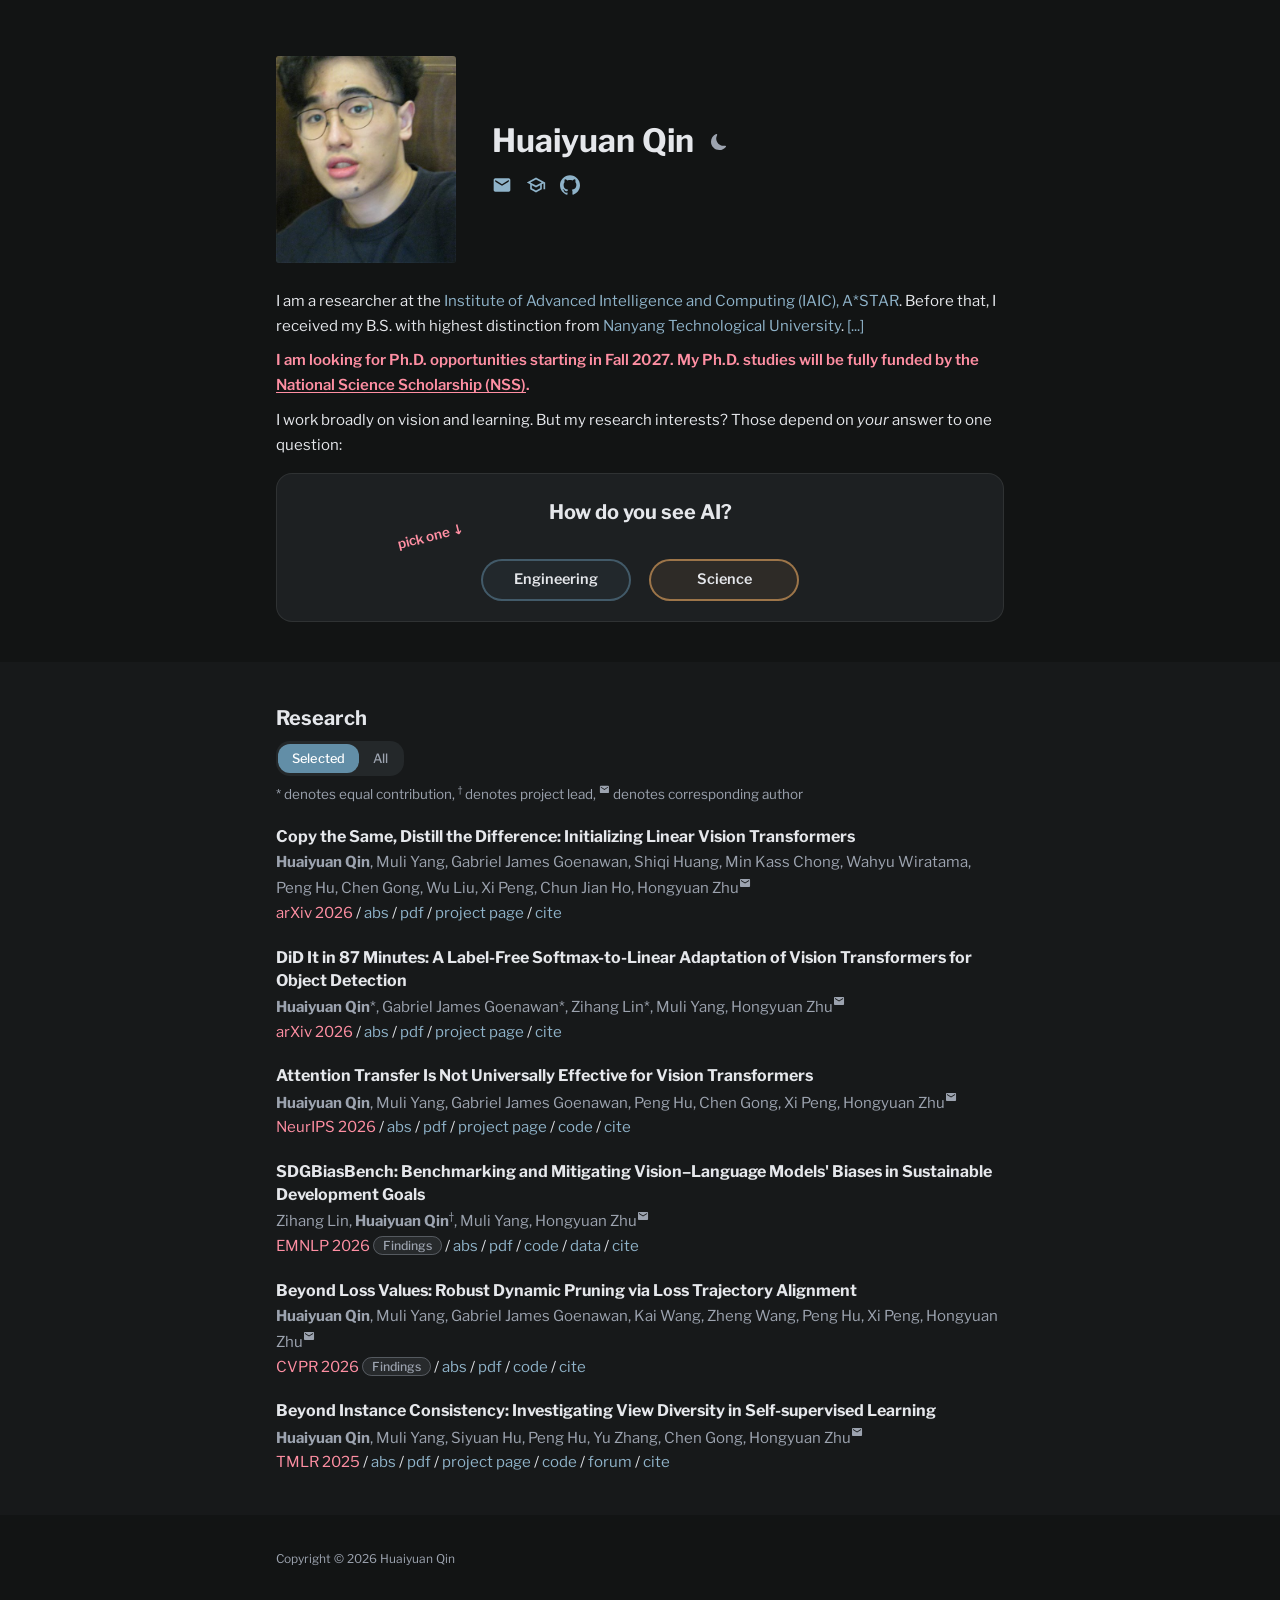
==== commit 91f6faf3: "Link the Beyond Instance Consistency project page and code from the publication list" ====
--- a/index.html
+++ b/index.html
@@ -378,6 +378,8 @@
             <span class="venue">TMLR 2025</span> /
             <a href="#" data-abs="abs-bic">abs</a> /
             <a href="https://arxiv.org/pdf/2509.11344" target="_blank">pdf</a> /
+            <a href="projects/beyond-instance-consistency/">project page</a> /
+            <a href="https://github.com/leonqin430/beyond-instance-consistency" target="_blank">code</a> /
             <a href="https://openreview.net/forum?id=urWCU3YMA0" target="_blank">forum</a> /
             <a href="#" data-bibtex="bibtex-bic">cite</a>
           </div>
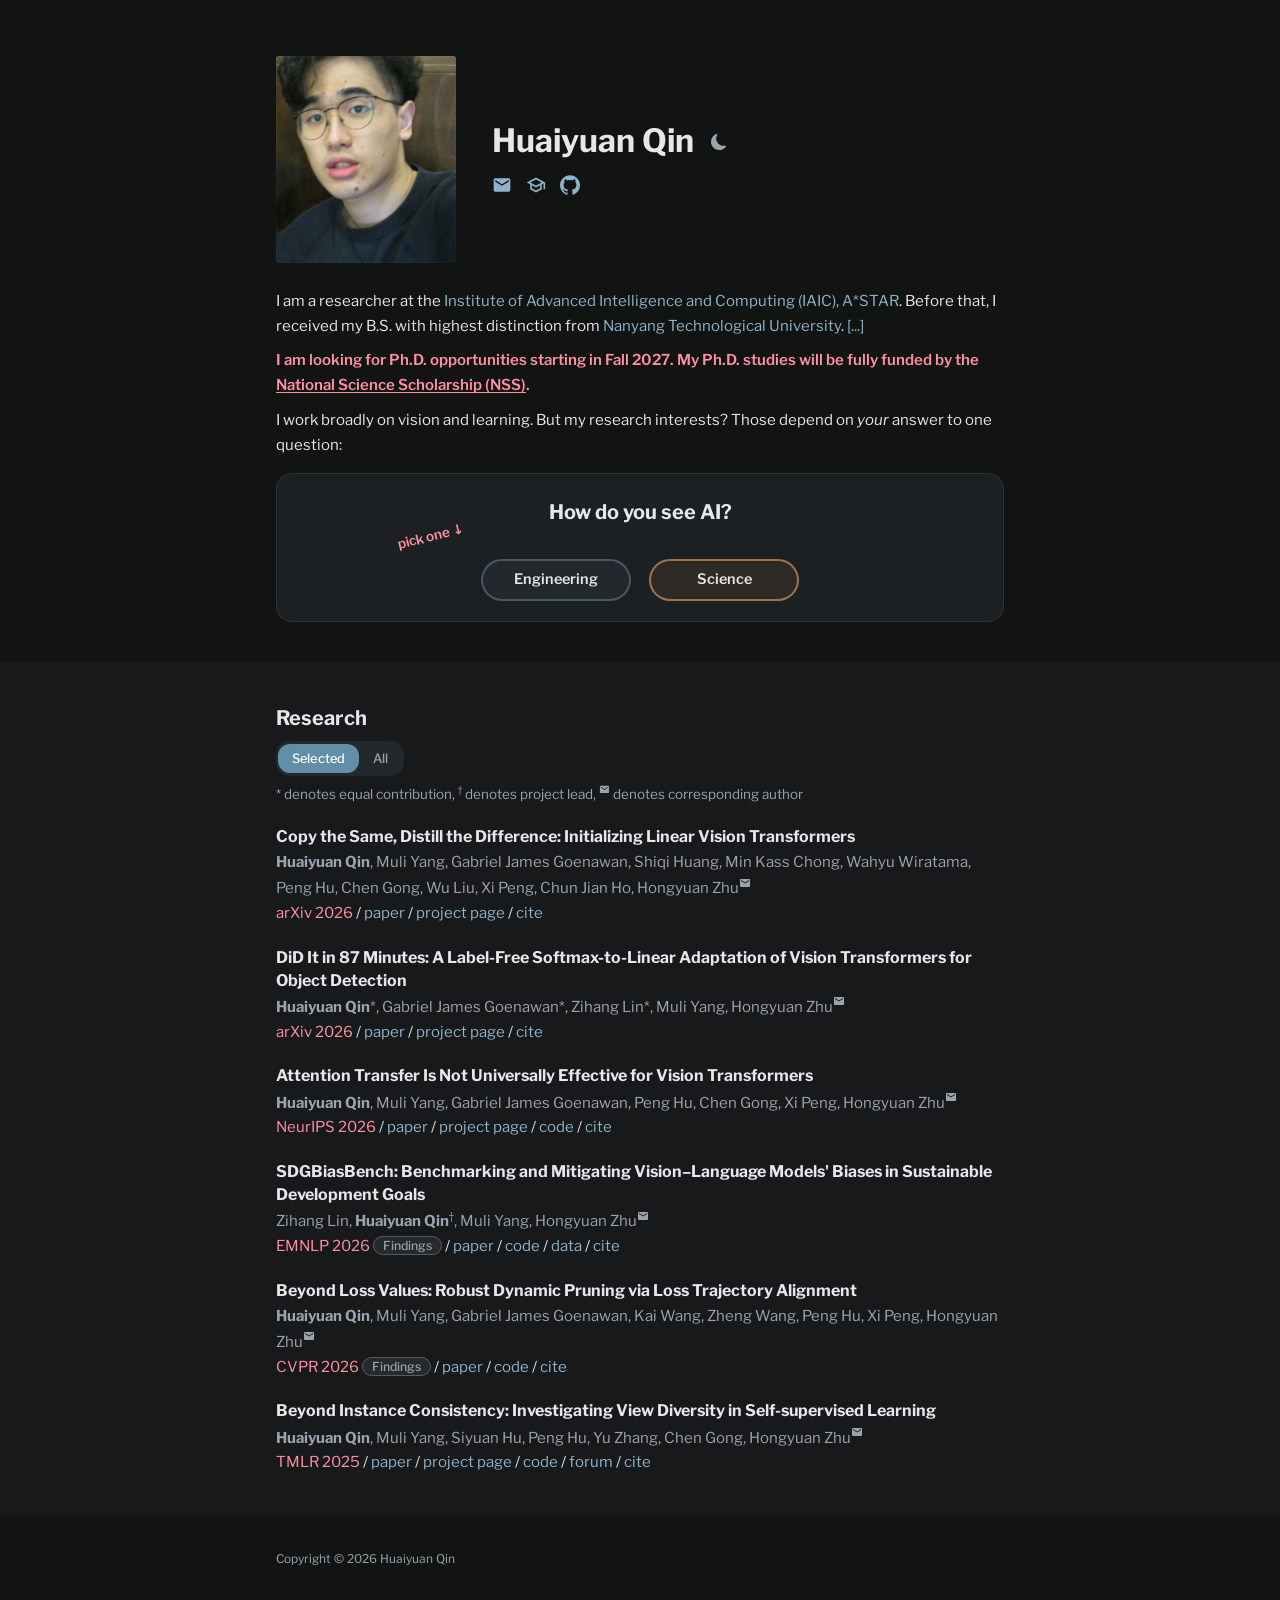
==== commit 73242a9b: "Drop the abstract toggles and rename pdf links to paper" ====
--- a/index.html
+++ b/index.html
@@ -200,13 +200,9 @@
           </div>
           <div class="pub-links">
             <span class="venue">arXiv 2026</span> /
-            <a href="#" data-abs="abs-s2l">abs</a> /
-            <a href="https://arxiv.org/pdf/2609.35745" target="_blank">pdf</a> /
+            <a href="https://arxiv.org/pdf/2609.35745" target="_blank">paper</a> /
             <a href="projects/copy-the-same-distill-the-difference/">project page</a> /
             <a href="#" data-bibtex="bibtex-s2l">cite</a>
-          </div>
-          <div class="abs-panel" id="abs-s2l" hidden>
-            <p>Linear Vision Transformers (ViTs) are designed to replace the attention in Softmax ViTs with the linear-complexity attention operator for more efficient token routing, but they require from-scratch pre-training and typically underperform the original Softmax version. How to initialize linear ViTs both efficiently and effectively still remains unclear. In this work, we explicitly ask: given that most foundation ViTs are built on the mainstream Softmax attention, can linear ViTs benefit from their pre-trained weights? Recent works on Attention Transfer show that attention is the effective transferable component between Softmax ViTs, suggesting attention alone suffices for such reuse. However, we find the opposite for Softmax-to-linear transfer. The attention weights are operator-specific: copying them barely helps, and is sometimes even worse than random initialization. Instead, the attention's token routing behavior can be recovered through distillation with a proper loss design, letting linear ViTs reduce the gap and even match Softmax ones. In contrast, the MLP weights, which carry the learned representation, are operator-agnostic: they can be transferred by simple direct copying, which already carries most of the benefit of the pre-trained weights. Thus, copying MLPs can serve as an effective foundation for Softmax-to-linear transfer: paired with the distilled attention, linear ViTs eventually close the remaining gap and even surpass Softmax ones. These findings hold consistently across various linear ViT variants, different model sizes, and diverse datasets. We hope this study deepens the understanding of reusing pre-trained weights across attention operators: copy what stays the same and distill what differs, to recover the benefit across the Softmax-to-linear boundary.</p>
           </div>
           <div class="bibtex" id="bibtex-s2l" hidden>
             <pre class="snippet"><code>@article{qin2026copy,
@@ -229,13 +225,9 @@
           </div>
           <div class="pub-links">
             <span class="venue">arXiv 2026</span> /
-            <a href="#" data-abs="abs-did">abs</a> /
-            <a href="https://arxiv.org/pdf/2608.22368" target="_blank">pdf</a> /
+            <a href="https://arxiv.org/pdf/2608.22368" target="_blank">paper</a> /
             <a href="projects/did-it-in-87-minutes/">project page</a> /
             <a href="#" data-bibtex="bibtex-did">cite</a>
-          </div>
-          <div class="abs-panel" id="abs-did" hidden>
-            <p>While linear attention is a compelling mechanism for high-resolution object detection due to its reduced cost for global token mixing, converting the Softmax-attention ViT backbone of a trained detector into a linear-attention one is not a trivial drop-in replacement. Directly swapping the attention operator leads to severe performance degradation, and generic label-free distillation, though effective for classification, often fails on detection tasks. We argue that the central challenge is <em>detector-interface preservation</em>: the converted backbone must reproduce the exact feature tensors expected by the fixed downstream detector, rather than merely imitating internal Softmax hidden states. To address this, we introduce Detector-Interface Distillation (DiD), a label-free conversion method that exclusively trains the linear-attention backbone by aligning detector-facing interface tensors with those of a frozen Softmax teacher. On DOTA-v1.5, DiD substantially outperforms established baselines and matches supervised, fully trained linear models. Adaptation completes in roughly 87 minutes on 4 GPUs, and the linearized backbone cuts inference latency by ~62% and peak memory by ~49%. We hope our findings offer the community a simple, label-free route to reusing trained Softmax detectors as efficient linear ones, and encourage interface-aware objectives in future architecture-conversion work.</p>
           </div>
           <div class="bibtex" id="bibtex-did" hidden>
             <pre class="snippet"><code>@article{qin2026did,
@@ -258,14 +250,10 @@
           </div>
           <div class="pub-links">
             <span class="venue">NeurIPS 2026</span> /
-            <a href="#" data-abs="abs-attn">abs</a> /
-            <a href="https://arxiv.org/pdf/2605.07191" target="_blank">pdf</a> /
+            <a href="https://arxiv.org/pdf/2605.07191" target="_blank">paper</a> /
             <a href="projects/attention-transfer-universally/">project page</a> /
             <a href="https://github.com/leonqin430/attention-transfer-universally" target="_blank">code</a> /
             <a href="#" data-bibtex="bibtex-attn">cite</a>
-          </div>
-          <div class="abs-panel" id="abs-attn" hidden>
-            <p>A recent work shows that Attention Transfer, which transfers only the attention patterns from a pre-trained teacher Vision Transformer (ViT) to a randomly initialized standard student ViT, is sufficient to recover the full benefit of the teacher's pre-trained weights. We revisit this finding on a comprehensive benchmark of 20 teachers from 11 well-known ViT families and reveal that Attention Transfer is not universally effective. While 7 families transfer successfully, 4 consistently fail, falling up to 5.1% below the from-scratch no-transfer baseline. Further results demonstrate that this failure is family-consistent across model sizes, and persists under extended training durations, different transfer datasets, and out-of-distribution evaluations. Controlled analyses then consistently localize the problem to the attention-routing channel, indicating that the key issue is not whether the student can match the teacher's attention patterns, but whether the matched patterns remain functional for the student. Crucially, we identify architectural mismatch between the pre-trained teacher and the standard student as the primary mechanism. By adding only the teacher's native architectural components to the student in a randomly initialized state, we completely reverse the failure for all 4 families. Notably, these components alone do not improve from-scratch training, confirming that they specifically unlock the usability of the teacher's attention. We further show that this failure is not explained by the inadequate choice of transfer loss, differences in pre-training recipes, or the intrinsic quality of attention maps. Our findings refine the prevailing understanding of attention in ViT representations: attention is sufficient <em>only</em> when the student architecture matches the teacher.</p>
           </div>
           <div class="bibtex" id="bibtex-attn" hidden>
             <pre class="snippet"><code>@inproceedings{qin2026attention,
@@ -288,14 +276,10 @@
           </div>
           <div class="pub-links">
             <span class="venue">EMNLP 2026</span> <span class="pub-tag tag-findings">Findings</span> /
-            <a href="#" data-abs="abs-sdg">abs</a> /
-            <a href="https://arxiv.org/pdf/2605.21919" target="_blank">pdf</a> /
+            <a href="https://arxiv.org/pdf/2605.21919" target="_blank">paper</a> /
             <a href="https://github.com/jeffreylin122/SDGBiasBench" target="_blank">code</a> /
             <a href="https://huggingface.co/datasets/jeffreylin1222/SDGBiasBench" target="_blank">data</a> /
             <a href="#" data-bibtex="bibtex-sdg">cite</a>
-          </div>
-          <div class="abs-panel" id="abs-sdg" hidden>
-            <p>Assessing progress toward the Sustainable Development Goals (SDGs) requires multi-step reasoning over visual cues, contextual knowledge, and development indicators, where incomplete evidence use and imperfect evidence integration can introduce hidden prediction biases. Real-world SDG monitoring further spans both qualitative judgments and quantitative estimation. However, existing benchmarks typically evaluate these aspects in isolation, obscuring systematic biases that emerge when models substitute priors for evidence. To address this gap, we propose SDGBiasBench, a large-scale benchmark suite for SDG-oriented vision-language reasoning. Spanning 500k expert-involved multiple-choice questions and 50k regression tasks, the benchmark enables comprehensive assessment of both decision-level and estimation-level bias in Vision&ndash;Language Models (VLMs). Evaluations on SDGBiasBench reveal an intrinsic SDG bias in current VLMs, where predictions are frequently driven by SDG specific priors rather than reliable multi-modal cues. To mitigate such bias, we propose CADE (Contrastive Adaptive Debias Ensemble), a training-free, plug-and-play method that leverages modality-specific answer priors. CADE yields significant gains on the proposed benchmark, improving multiple-choice accuracy by up to 25% and reducing regression MAE by up to 12 points across multiple VLMs. We hope our work can foster the development of more fair and reliable AI systems for sustainable development.</p>
           </div>
           <div class="bibtex" id="bibtex-sdg" hidden>
             <pre class="snippet"><code>@inproceedings{lin2026sdgbiasbench,
@@ -318,13 +302,9 @@
           </div>
           <div class="pub-links">
             <span class="venue">CVPR 2026</span> <span class="pub-tag tag-findings">Findings</span> /
-            <a href="#" data-abs="abs-pruning">abs</a> /
-            <a href="https://arxiv.org/pdf/2604.07306" target="_blank">pdf</a> /
+            <a href="https://arxiv.org/pdf/2604.07306" target="_blank">paper</a> /
             <a href="https://github.com/leonqin430/AlignPrune" target="_blank">code</a> /
             <a href="#" data-bibtex="bibtex-pruning">cite</a>
-          </div>
-          <div class="abs-panel" id="abs-pruning" hidden>
-            <p>Existing dynamic data pruning methods often fail under noisy-label settings, as they typically rely on per-sample loss as the ranking criterion. This could mistakenly lead to preserving noisy samples due to their high loss values, resulting in significant performance drop. To address this, we propose AlignPrune, a noise-robust module designed to enhance the reliability of dynamic pruning under label noise. Specifically, AlignPrune introduces the Dynamic Alignment Score (DAS), which is a loss-trajectory-based criterion that enables more accurate identification of noisy samples, thereby improving pruning effectiveness. As a simple yet effective plug-and-play module, AlignPrune can be seamlessly integrated into state-of-the-art dynamic pruning frameworks, consistently outperforming them without modifying either the model architecture or the training pipeline. Extensive experiments on five widely-used benchmarks across various noise types and pruning ratios demonstrate the effectiveness of AlignPrune, boosting accuracy by up to 6.3% over state-of-the-art baselines. Our results offer a generalizable solution for pruning under noisy data, encouraging further exploration of learning in real-world scenarios. Code is available at: https://github.com/leonqin430/AlignPrune.</p>
           </div>
           <div class="bibtex" id="bibtex-pruning" hidden>
             <pre class="snippet"><code>@inproceedings{qin2026beyond,
@@ -347,13 +327,9 @@
           </div>
           <div class="pub-links">
             <span class="venue">AAAI 2026</span> /
-            <a href="#" data-abs="abs-detector">abs</a> /
-            <a href="https://arxiv.org/pdf/2602.01973" target="_blank">pdf</a> /
+            <a href="https://arxiv.org/pdf/2602.01973" target="_blank">paper</a> /
             <a href="https://github.com/muliyangm/AIGI-Det-Calib" target="_blank">code</a> /
             <a href="#" data-bibtex="bibtex-detector">cite</a>
-          </div>
-          <div class="abs-panel" id="abs-detector" hidden>
-            <p>Despite being trained on balanced datasets, existing AI-generated image detectors often exhibit systematic bias at test time, frequently misclassifying fake images as real. We hypothesize that this behavior stems from distributional shift in fake samples and implicit priors learned during training. Specifically, models tend to overfit to superficial artifacts that do not generalize well across different generation methods, leading to a misaligned decision threshold when faced with test-time distribution shift. To address this, we propose a theoretically grounded post-hoc calibration framework based on Bayesian decision theory. In particular, we introduce a learnable scalar correction to the model's logits, optimized on a small validation set from the target distribution while keeping the backbone frozen. This parametric adjustment compensates for distributional shift in model output, realigning the decision boundary even without requiring ground-truth labels. Experiments on challenging benchmarks show that our approach significantly improves robustness without retraining, offering a lightweight and principled solution for reliable and adaptive AI-generated image detection in the open world. Code is available at https://github.com/muliyangm/AIGI-Det-Calib.</p>
           </div>
           <div class="bibtex" id="bibtex-detector" hidden>
             <pre class="snippet"><code>@inproceedings{yang2026your,
@@ -376,15 +352,11 @@
           </div>
           <div class="pub-links">
             <span class="venue">TMLR 2025</span> /
-            <a href="#" data-abs="abs-bic">abs</a> /
-            <a href="https://arxiv.org/pdf/2509.11344" target="_blank">pdf</a> /
+            <a href="https://arxiv.org/pdf/2509.11344" target="_blank">paper</a> /
             <a href="projects/beyond-instance-consistency/">project page</a> /
             <a href="https://github.com/leonqin430/beyond-instance-consistency" target="_blank">code</a> /
             <a href="https://openreview.net/forum?id=urWCU3YMA0" target="_blank">forum</a> /
             <a href="#" data-bibtex="bibtex-bic">cite</a>
-          </div>
-          <div class="abs-panel" id="abs-bic" hidden>
-            <p>Self-supervised learning (SSL) conventionally relies on the instance consistency paradigm, assuming that different views of the same image can be treated as positive pairs. However, this assumption breaks down for non-iconic data, where different views may contain distinct objects or semantic information. In this paper, we investigate the effectiveness of SSL when instance consistency is not guaranteed. Through extensive ablation studies, we demonstrate that SSL can still learn meaningful representations even when positive pairs lack strict instance consistency. Furthermore, our analysis further reveals that increasing view diversity, by enforcing zero overlapping or using smaller crop scales, can enhance downstream performance on classification and dense prediction tasks. However, excessive diversity is found to reduce effectiveness, suggesting an optimal range for view diversity. To quantify this, we adopt the Earth Mover's Distance (EMD) as an estimator to measure mutual information between views, finding that moderate EMD values correlate with improved SSL learning, providing insights for future SSL framework design. We validate our findings across a range of settings, highlighting their robustness and applicability on diverse data sources.</p>
           </div>
           <div class="bibtex" id="bibtex-bic" hidden>
             <pre class="snippet"><code>@article{qin2025beyond,
@@ -407,13 +379,9 @@
           </div>
           <div class="pub-links">
             <span class="venue">ICCV 2025</span> <span class="pub-tag pub-award">Highlight</span> /
-            <a href="#" data-abs="abs-score">abs</a> /
-            <a href="https://arxiv.org/pdf/2507.12857" target="_blank">pdf</a> /
+            <a href="https://arxiv.org/pdf/2507.12857" target="_blank">paper</a> /
             <a href="https://github.com/HuangShiqi128/SCORE" target="_blank">code</a> /
             <a href="#" data-bibtex="bibtex-score">cite</a>
-          </div>
-          <div class="abs-panel" id="abs-score" hidden>
-            <p>Most existing remote sensing instance segmentation approaches are designed for close-vocabulary prediction, limiting their ability to recognize novel categories or generalize across datasets. This restricts their applicability in diverse Earth observation scenarios. To address this, we introduce open-vocabulary (OV) learning for remote sensing instance segmentation. While current OV segmentation models perform well on natural image datasets, their direct application to remote sensing faces challenges such as diverse landscapes, seasonal variations, and the presence of small or ambiguous objects in aerial imagery. To overcome these challenges, we propose <b>SCORE</b> (<b>S</b>cene <b>C</b>ontext matters in <b>O</b>pen-vocabulary <b>RE</b>mote sensing instance segmentation), a framework that integrates multi-granularity scene context, i.e., regional context and global context, to enhance both visual and textual representations. Specifically, we introduce Region-Aware Integration, which refines class embeddings with regional context to improve object distinguishability. Additionally, we propose Global Context Adaptation, which enriches naive text embeddings with remote sensing global context, creating a more adaptable and expressive linguistic latent space for the classifier. We establish new benchmarks for OV remote sensing instance segmentation across diverse datasets. Experimental results demonstrate that, our proposed method achieves SOTA performance, which provides a robust solution for large-scale, real-world geospatial analysis. Our code is available at https://github.com/HuangShiqi128/SCORE.</p>
           </div>
           <div class="bibtex" id="bibtex-score" hidden>
             <pre class="snippet"><code>@inproceedings{huang2025score,
@@ -436,13 +404,9 @@
           </div>
           <div class="pub-links">
             <span class="venue">CVPR 2025</span> /
-            <a href="#" data-abs="abs-owo">abs</a> /
-            <a href="https://openaccess.thecvf.com/content/CVPR2025/papers/Yang_Detecting_Open_World_Objects_via_Partial_Attribute_Assignment_CVPR_2025_paper.pdf" target="_blank">pdf</a> /
+            <a href="https://openaccess.thecvf.com/content/CVPR2025/papers/Yang_Detecting_Open_World_Objects_via_Partial_Attribute_Assignment_CVPR_2025_paper.pdf" target="_blank">paper</a> /
             <a href="https://github.com/muliyangm/PASS" target="_blank">code</a> /
             <a href="#" data-bibtex="bibtex-owo">cite</a>
-          </div>
-          <div class="abs-panel" id="abs-owo" hidden>
-            <p>Despite being trained on massive data, today's vision foundation models still fall short in detecting open world objects. Apart from recognizing known objects from training, a successful Open World Object Detection (OWOD) system must also be able to detect unknown objects never seen before, without confusing them with the backgrounds. Unlike prevailing prior works that rely on probability models to learn "objectness", we focus on learning fine-grained, class-agnostic attributes, allowing the detection of both known and unknown objects in an explainable manner. In this paper, we propose Partial Attribute Assignment (PASS), aiming to automatically select and optimize a small, relevant subset of attributes from a large attribute pool. Specifically, we model attribute selection as a Partial Optimal Transport (POT) problem between known visual objects and the attribute pool, in which more relevant attributes signify more transported mass. PASS follows a curriculum schedule that progressively selects and optimizes a targeted subset of attributes during training, promoting stability and accuracy. Our method enjoys end-to-end optimization by minimizing the POT distance and the classification loss on known visual objects, demonstrating high training efficiency and superior OWOD performance among extensive experimental evaluations.</p>
           </div>
           <div class="bibtex" id="bibtex-owo" hidden>
             <pre class="snippet"><code>@inproceedings{yang2025detecting,
--- a/css/style.css
+++ b/css/style.css
@@ -422,16 +422,6 @@
 }
 .pub-award { color: var(--award-hl); }
 
-/* Collapsible abstract */
-.abs-panel {
-  margin-top: 8px;
-  background: var(--code-bg);
-  border-radius: 3px;
-  padding: 10px 14px;
-  font-size: 0.92em;
-}
-.abs-panel p { margin: 0; }
-
 /* Collapsible BibTeX */
 .bibtex {
   position: relative;
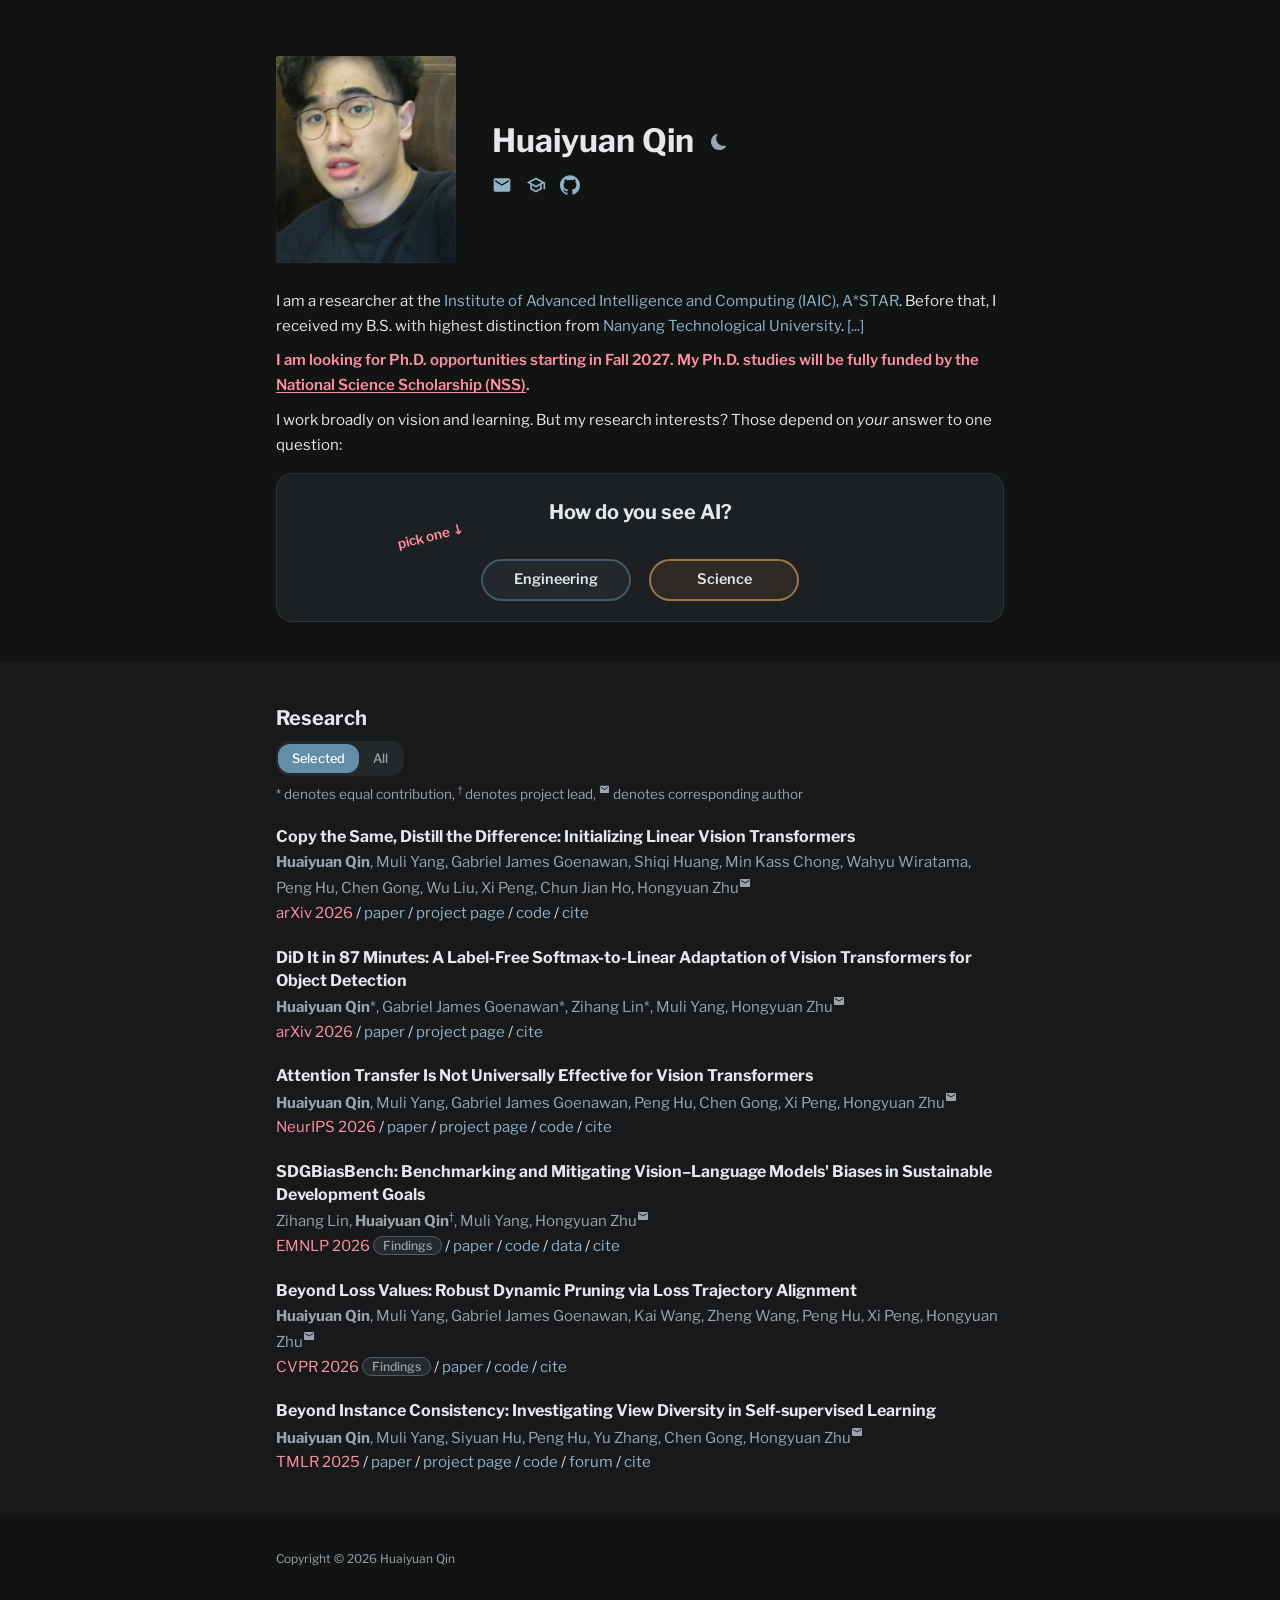
==== commit f8feacbc: "Copy the Same, Distill the Difference: add code link" ====
--- a/index.html
+++ b/index.html
@@ -202,6 +202,7 @@
             <span class="venue">arXiv 2026</span> /
             <a href="https://arxiv.org/pdf/2609.35745" target="_blank">paper</a> /
             <a href="projects/copy-the-same-distill-the-difference/">project page</a> /
+            <a href="https://github.com/leonqin430/copy-the-same-distill-the-difference" target="_blank">code</a> /
             <a href="#" data-bibtex="bibtex-s2l">cite</a>
           </div>
           <div class="bibtex" id="bibtex-s2l" hidden>
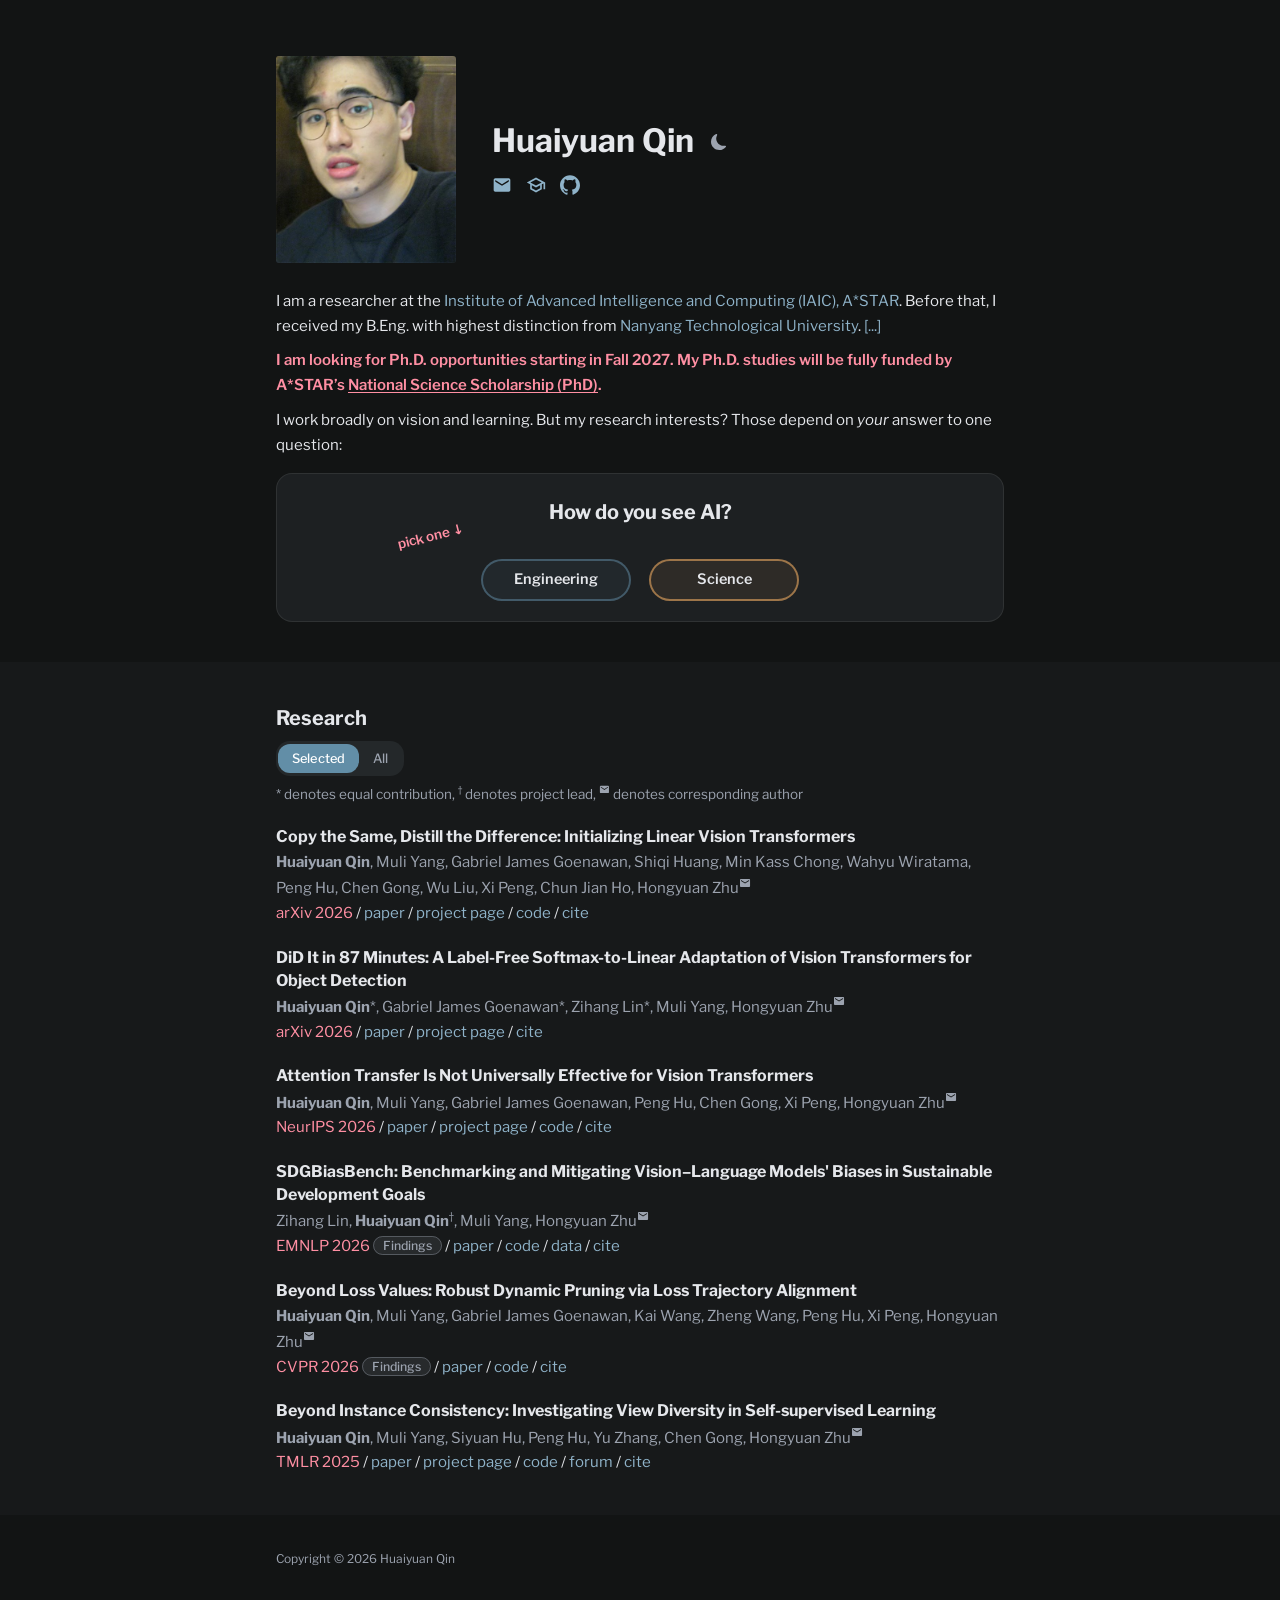
==== commit c4504512: "Sync with the CV: B.Eng. in EEE, IAIC since 2023, ICIP 2024 workshop paper, Honors and Awards" ====
--- a/index.html
+++ b/index.html
@@ -88,13 +88,13 @@
       <div class="bio">
         <p>
           I am a researcher at the <a href="https://www.a-star.edu.sg/iaic" target="_blank">Institute of Advanced Intelligence and Computing (IAIC), A*STAR</a>.
-          Before that, I received my B.S. with highest distinction from
+          Before that, I received my B.Eng. with highest distinction from
           <a href="https://www.ntu.edu.sg/" target="_blank">Nanyang Technological University</a>.
-          <a href="#" id="more-trigger" aria-label="Show or hide education and experience" title="Show / hide education and experience">[...]</a>
+          <a href="#" id="more-trigger" aria-label="Show or hide education, experience, honors and awards" title="Show / hide education, experience, honors and awards">[...]</a>
         </p>
         <p class="hiring-note">
-          I am looking for Ph.D. opportunities starting in Fall 2027. My Ph.D. studies will be fully funded by the
-          <a href="https://www.a-star.edu.sg/scholarships/home/scholarships/national-science-scholarship-%28phd%29" target="_blank">National Science Scholarship (NSS)</a>.
+          I am looking for Ph.D. opportunities starting in Fall 2027. My Ph.D. studies will be fully funded by A*STAR&rsquo;s
+          <a href="https://www.a-star.edu.sg/scholarships/home/scholarships/national-science-scholarship-%28phd%29" target="_blank">National Science Scholarship (PhD)</a>.
         </p>
         <p>
           I work broadly on vision and learning. But my research interests?
@@ -421,11 +421,35 @@
         </div>
       </div>
 
+      <!-- Aerial Category Discovery (ICIP 2024 workshop) -->
+      <div class="pub-item" data-tags="">
+        <div class="pub-body">
+          <div class="pub-title"><a href="https://doi.org/10.1109/ICIPCW64161.2024.10769106" target="_blank">Dynamic Task-Oriented Prompting for Generalized Aerial Category Discovery</a></div>
+          <div class="pub-authors">
+            Muli Yang, <span class="me">Huaiyuan Qin</span>, Hongyuan Zhu
+          </div>
+          <div class="pub-links">
+            <span class="venue">ICIP 2024 Workshop</span> <span class="pub-tag pub-award">Best Paper</span> /
+            <a href="https://doi.org/10.1109/ICIPCW64161.2024.10769106" target="_blank">paper</a> /
+            <a href="#" data-bibtex="bibtex-aerial">cite</a>
+          </div>
+          <div class="bibtex" id="bibtex-aerial" hidden>
+            <pre class="snippet"><code>@inproceedings{yang2024dynamic,
+  title={Dynamic Task-Oriented Prompting for Generalized Aerial Category Discovery},
+  author={Yang, Muli and Qin, Huaiyuan and Zhu, Hongyuan},
+  booktitle={IEEE International Conference on Image Processing Challenges and Workshops (ICIPCW)},
+  year={2024}
+}</code></pre>
+            <button type="button" class="copy-btn">copy</button>
+          </div>
+        </div>
+      </div>
+
     </div>
   </section>
   <!-- SECTION: Research -->
 
-  <!-- Education + Experience are collapsed behind the bio's [...] trigger (as on pingchuan.ma) -->
+  <!-- Education + Experience + Honors and Awards are collapsed behind the bio's [...] trigger (as on pingchuan.ma) -->
   <div id="more-content" hidden>
 
   <!-- SECTION: Education -->
@@ -436,8 +460,7 @@
       <div class="exp-item">
         <div class="exp-title"><a href="https://www.ntu.edu.sg/" target="_blank">Nanyang Technological University</a>, Singapore</div>
         <div class="exp-row">
-          <!-- TODO: add the B.S. field of study if desired, e.g. "B.S. in Computer Science" -->
-          <div class="exp-info">B.S. with Highest Distinction | GPA 4.93/5</div>
+          <div class="exp-info">B.Eng. in EEE with Highest Distinction | GPA 4.93/5</div>
           <div class="exp-time">2019 - 2023</div>
         </div>
       </div>
@@ -455,16 +478,7 @@
         <div class="exp-title"><a href="https://www.a-star.edu.sg/iaic" target="_blank">Institute of Advanced Intelligence and Computing (IAIC), A*STAR</a></div>
         <div class="exp-row">
           <div class="exp-info">Research Engineer</div>
-          <div class="exp-time">2026 - Present</div>
-        </div>
-        <div class="exp-location">Singapore</div>
-      </div>
-
-      <div class="exp-item">
-        <div class="exp-title"><a href="https://www.a-star.edu.sg/i2r" target="_blank">Institute for Infocomm Research (I2R), A*STAR</a></div>
-        <div class="exp-row">
-          <div class="exp-info">Research Engineer</div>
-          <div class="exp-time">2023 - 2026</div>
+          <div class="exp-time">2023 - Present</div>
         </div>
         <div class="exp-location">Singapore</div>
       </div>
@@ -472,6 +486,42 @@
     </div>
   </section>
   <!-- SECTION: Experience -->
+
+  <!-- SECTION: Honors and Awards -->
+  <section class="section" id="awards">
+    <div class="container">
+      <h2 class="section-title">Honors and Awards</h2>
+
+      <div class="exp-item awards">
+        <div class="exp-row">
+          <div class="exp-info"><span class="award-name">Top Reviewer</span>, NeurIPS 2026</div>
+          <div class="exp-time">2026</div>
+        </div>
+        <div class="exp-row">
+          <div class="exp-info"><span class="award-name">National Science Scholarship (PhD)</span>, A*STAR</div>
+          <div class="exp-time">2025</div>
+        </div>
+        <div class="exp-row">
+          <div class="exp-info"><span class="award-name">Best Paper Award</span>, ICIP AI4IPoT Workshop 2024</div>
+          <div class="exp-time">2024</div>
+        </div>
+        <div class="exp-row">
+          <div class="exp-info"><span class="award-name">Dean&rsquo;s List</span></div>
+          <div class="exp-time">2019 - 2023</div>
+        </div>
+        <div class="exp-row">
+          <div class="exp-info"><span class="award-name">NTU President Research Scholar</span></div>
+          <div class="exp-time">2020 - 2022</div>
+        </div>
+        <div class="exp-row">
+          <div class="exp-info"><span class="award-name">NTU Science and Technology Undergraduate Full Scholarship</span></div>
+          <div class="exp-time">2018</div>
+        </div>
+      </div>
+
+    </div>
+  </section>
+  <!-- SECTION: Honors and Awards -->
 
   </div>
   <!-- /more-content -->
--- a/css/style.css
+++ b/css/style.css
@@ -457,7 +457,8 @@
 /* ============================================================
    Education / Experience (structure from pingchuan.ma)
    ============================================================ */
-#education { padding-bottom: 0; }
+#education,
+#experience { padding-bottom: 0; }   /* keep one 40px gap between the collapsed sections */
 
 .exp-item { margin-top: 18px; }
 
@@ -475,6 +476,8 @@
   white-space: nowrap;
 }
 .exp-location { color: var(--text-muted); }
+.awards .exp-row + .exp-row { margin-top: 8px; }
+.award-name { font-weight: 700; }
 
 /* ============================================================
    Footer
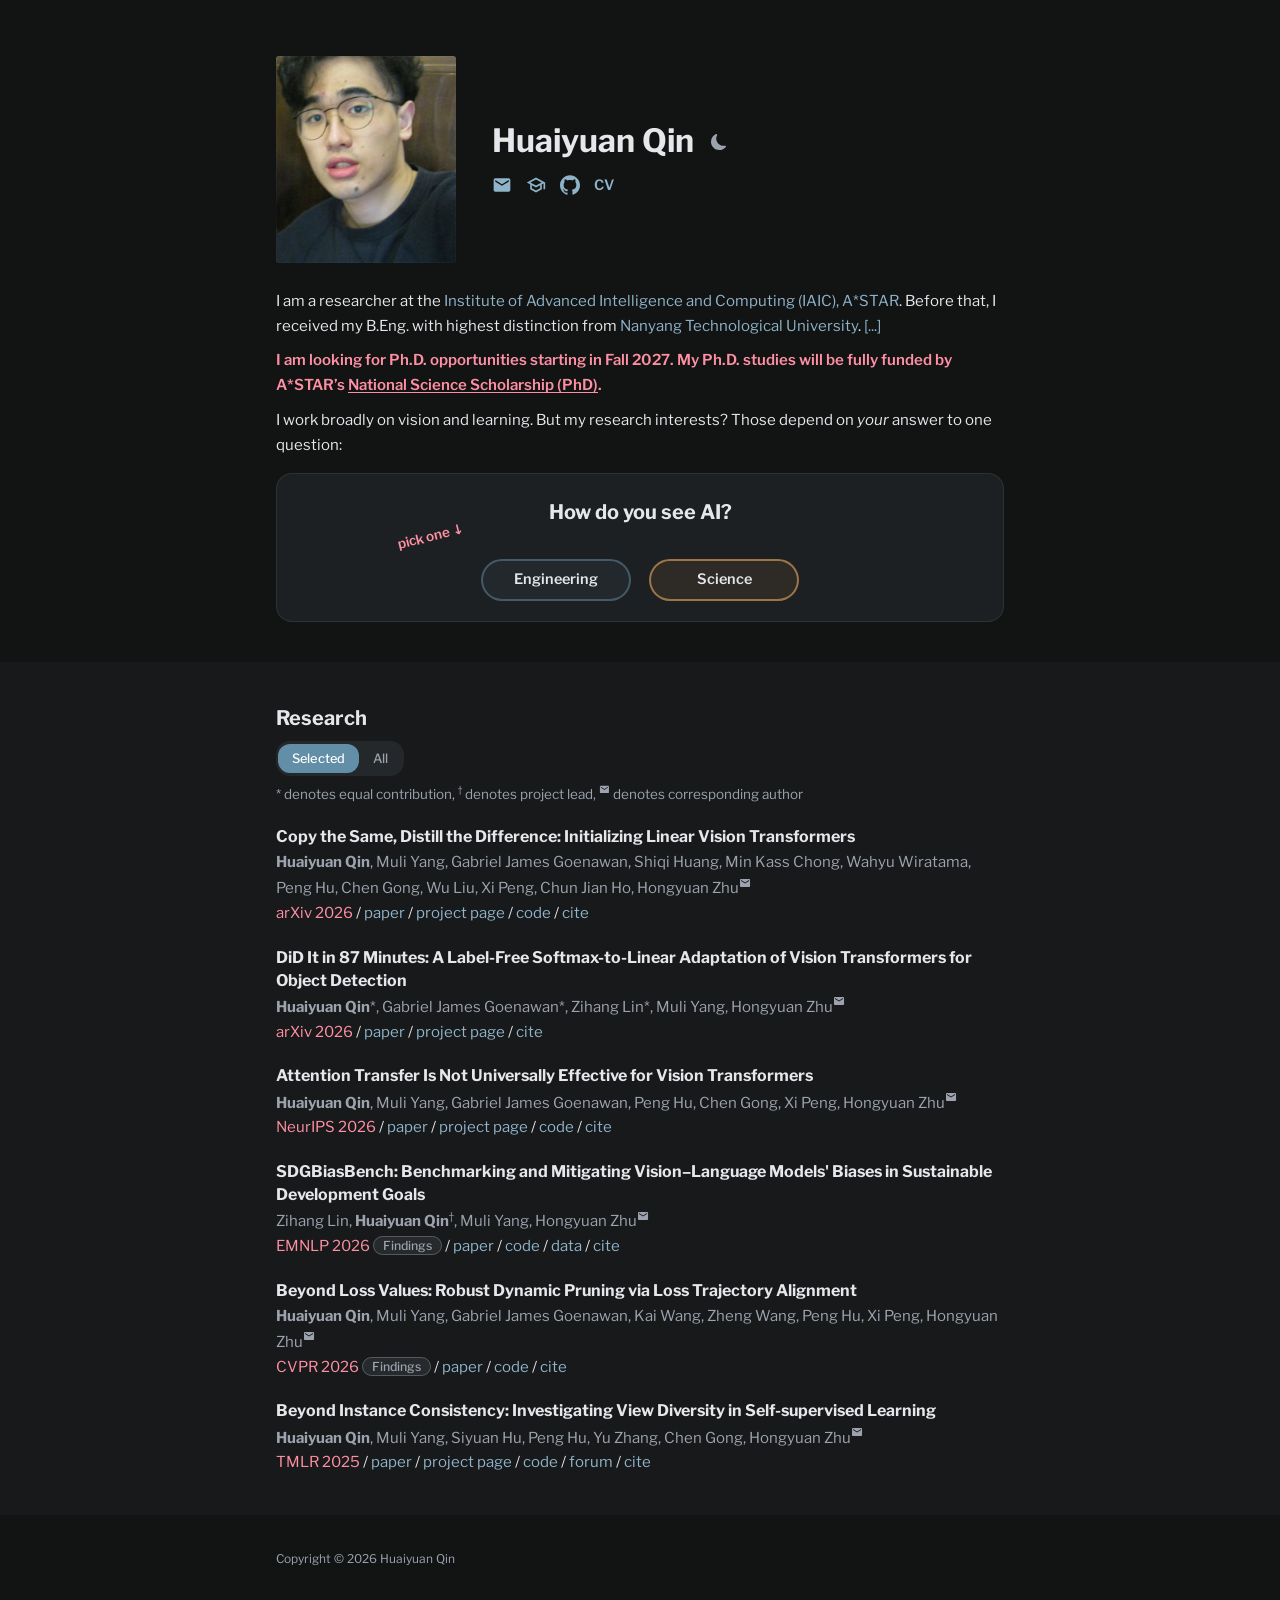
==== commit f257a2f6: "Sync with the CV: B.Eng. in EEE, IAIC since 2023, CV link, ICIP 2024 workshop paper, Honors and Awar" ====
--- a/index.html
+++ b/index.html
@@ -82,6 +82,7 @@
             <a href="https://github.com/leonqin430" target="_blank" aria-label="GitHub" title="GitHub">
               <svg viewBox="0 0 24 24" fill="currentColor" aria-hidden="true"><path d="M12 .297c-6.63 0-12 5.373-12 12 0 5.303 3.438 9.8 8.205 11.385.6.113.82-.258.82-.577 0-.285-.01-1.04-.015-2.04-3.338.724-4.042-1.61-4.042-1.61C4.422 18.07 3.633 17.7 3.633 17.7c-1.087-.744.084-.729.084-.729 1.205.084 1.838 1.236 1.838 1.236 1.07 1.835 2.809 1.305 3.495.998.108-.776.417-1.305.76-1.605-2.665-.3-5.466-1.332-5.466-5.93 0-1.31.465-2.38 1.235-3.22-.135-.303-.54-1.523.105-3.176 0 0 1.005-.322 3.3 1.23.96-.267 1.98-.4 3-.405 1.02.005 2.04.138 3 .405 2.28-1.552 3.285-1.23 3.285-1.23.645 1.653.24 2.873.12 3.176.765.84 1.23 1.91 1.23 3.22 0 4.61-2.805 5.625-5.475 5.92.42.36.81 1.096.81 2.22 0 1.606-.015 2.896-.015 3.286 0 .315.21.69.825.57C20.565 22.092 24 17.592 24 12.297c0-6.627-5.373-12-12-12"/></svg>
             </a>
+            <a href="assets/Huaiyuan_Qin_CV.pdf" target="_blank" class="cv-link" aria-label="CV" title="CV">CV</a>
           </div>
         </div>
       </div>
--- a/css/style.css
+++ b/css/style.css
@@ -153,6 +153,12 @@
   display: block;
   fill: currentColor;
 }
+.profile-links a.cv-link {
+  font-weight: 600;
+  font-size: 0.95em;
+  letter-spacing: 0.03em;
+  line-height: 20px;
+}
 
 .theme-toggle-btn {
   background: none;
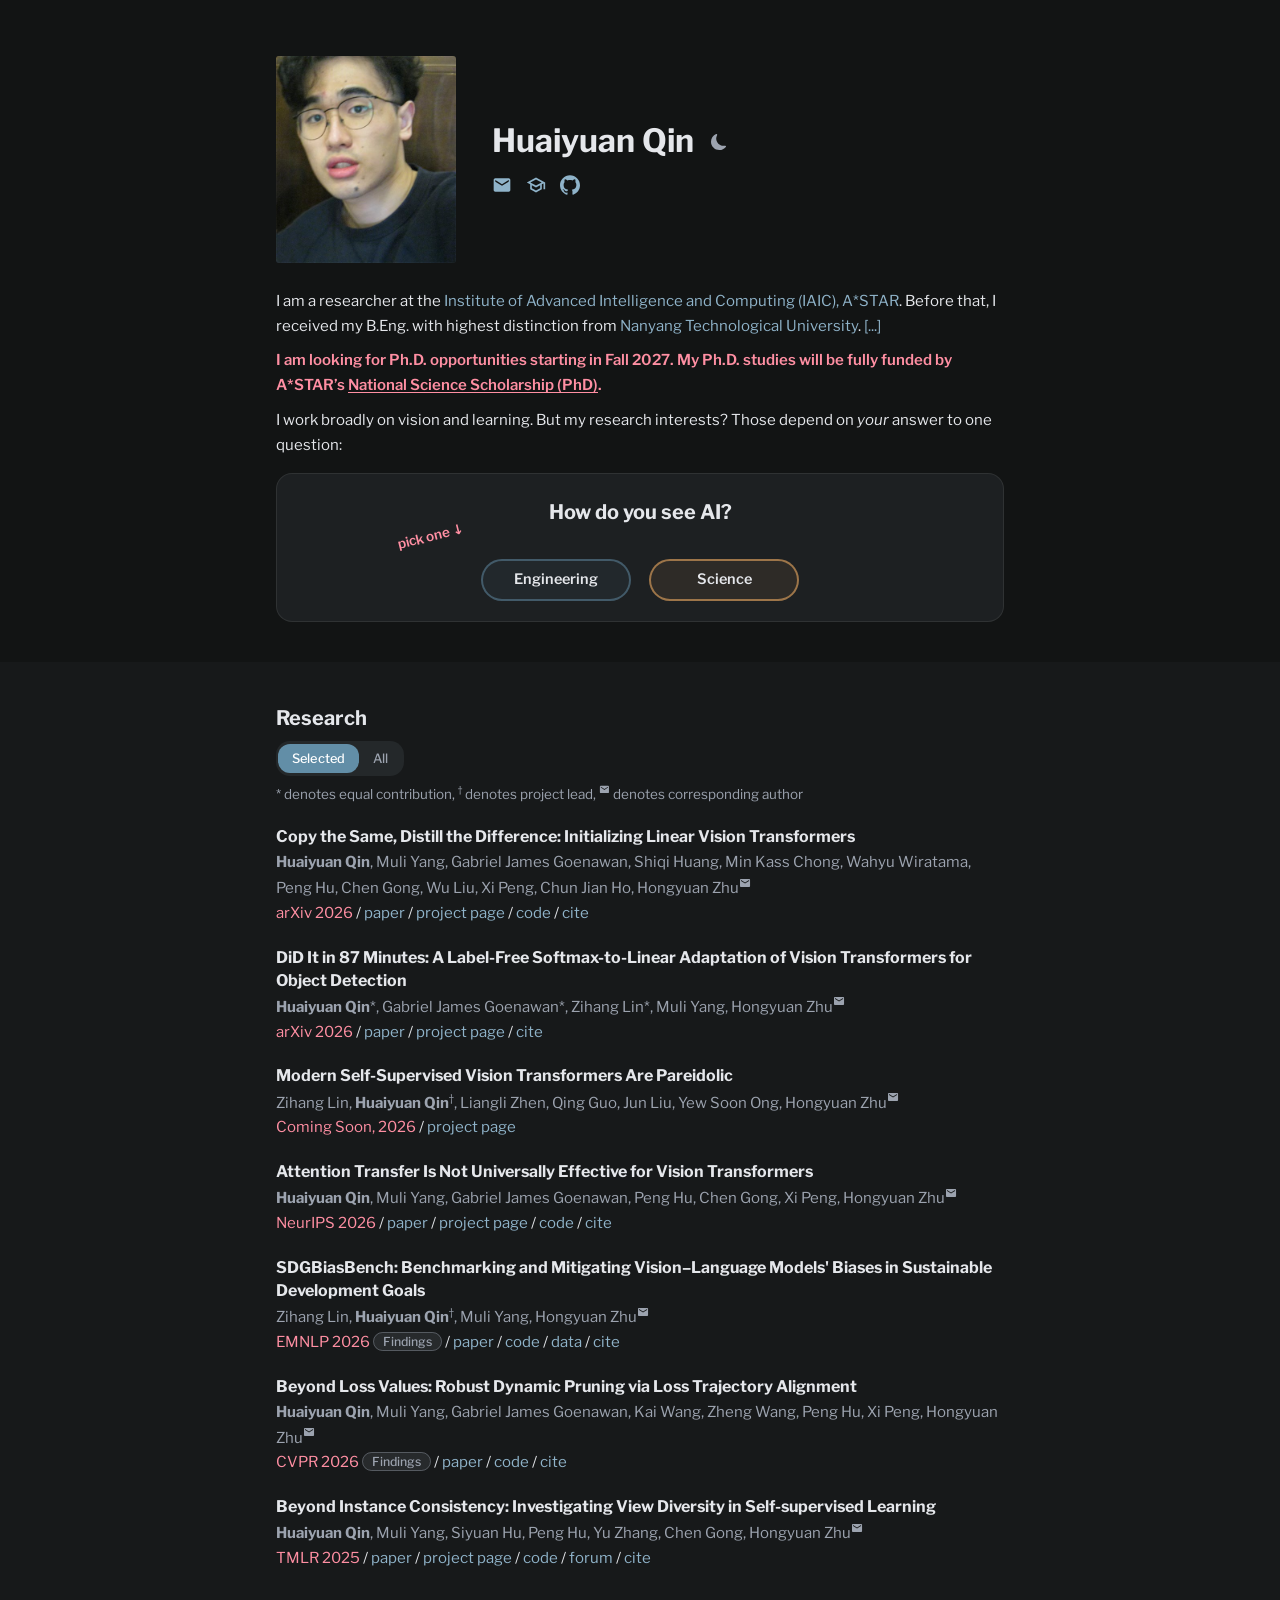
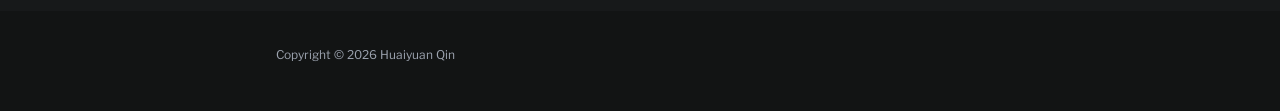
==== commit 400307fe: "Link the Modern Self-Supervised Vision Transformers Are Pareidolic project page from the publication" ====
--- a/index.html
+++ b/index.html
@@ -82,7 +82,6 @@
             <a href="https://github.com/leonqin430" target="_blank" aria-label="GitHub" title="GitHub">
               <svg viewBox="0 0 24 24" fill="currentColor" aria-hidden="true"><path d="M12 .297c-6.63 0-12 5.373-12 12 0 5.303 3.438 9.8 8.205 11.385.6.113.82-.258.82-.577 0-.285-.01-1.04-.015-2.04-3.338.724-4.042-1.61-4.042-1.61C4.422 18.07 3.633 17.7 3.633 17.7c-1.087-.744.084-.729.084-.729 1.205.084 1.838 1.236 1.838 1.236 1.07 1.835 2.809 1.305 3.495.998.108-.776.417-1.305.76-1.605-2.665-.3-5.466-1.332-5.466-5.93 0-1.31.465-2.38 1.235-3.22-.135-.303-.54-1.523.105-3.176 0 0 1.005-.322 3.3 1.23.96-.267 1.98-.4 3-.405 1.02.005 2.04.138 3 .405 2.28-1.552 3.285-1.23 3.285-1.23.645 1.653.24 2.873.12 3.176.765.84 1.23 1.91 1.23 3.22 0 4.61-2.805 5.625-5.475 5.92.42.36.81 1.096.81 2.22 0 1.606-.015 2.896-.015 3.286 0 .315.21.69.825.57C20.565 22.092 24 17.592 24 12.297c0-6.627-5.373-12-12-12"/></svg>
             </a>
-            <a href="assets/Huaiyuan_Qin_CV.pdf" target="_blank" class="cv-link" aria-label="CV" title="CV">CV</a>
           </div>
         </div>
       </div>
@@ -243,6 +242,20 @@
         </div>
       </div>
 
+      <!-- Pareidolic -->
+      <div class="pub-item" data-tags="selected">
+        <div class="pub-body">
+          <div class="pub-title"><span>Modern Self-Supervised Vision Transformers Are Pareidolic</span></div>
+          <div class="pub-authors">
+            Zihang Lin, <span class="me">Huaiyuan Qin</span><sup>&dagger;</sup>, Liangli Zhen, Qing Guo, Jun Liu, Yew Soon Ong, Hongyuan Zhu<sup class="author-mark"><svg class="mark-mail" role="img" aria-label="corresponding author"><use href="#icon-mail"/></svg></sup>
+          </div>
+          <div class="pub-links">
+            <span class="venue">Coming Soon, 2026</span> /
+            <a href="projects/self-supervised-vits-are-pareidolic/">project page</a>
+          </div>
+        </div>
+      </div>
+
       <!-- Attention Transfer -->
       <div class="pub-item" data-tags="selected">
         <div class="pub-body">
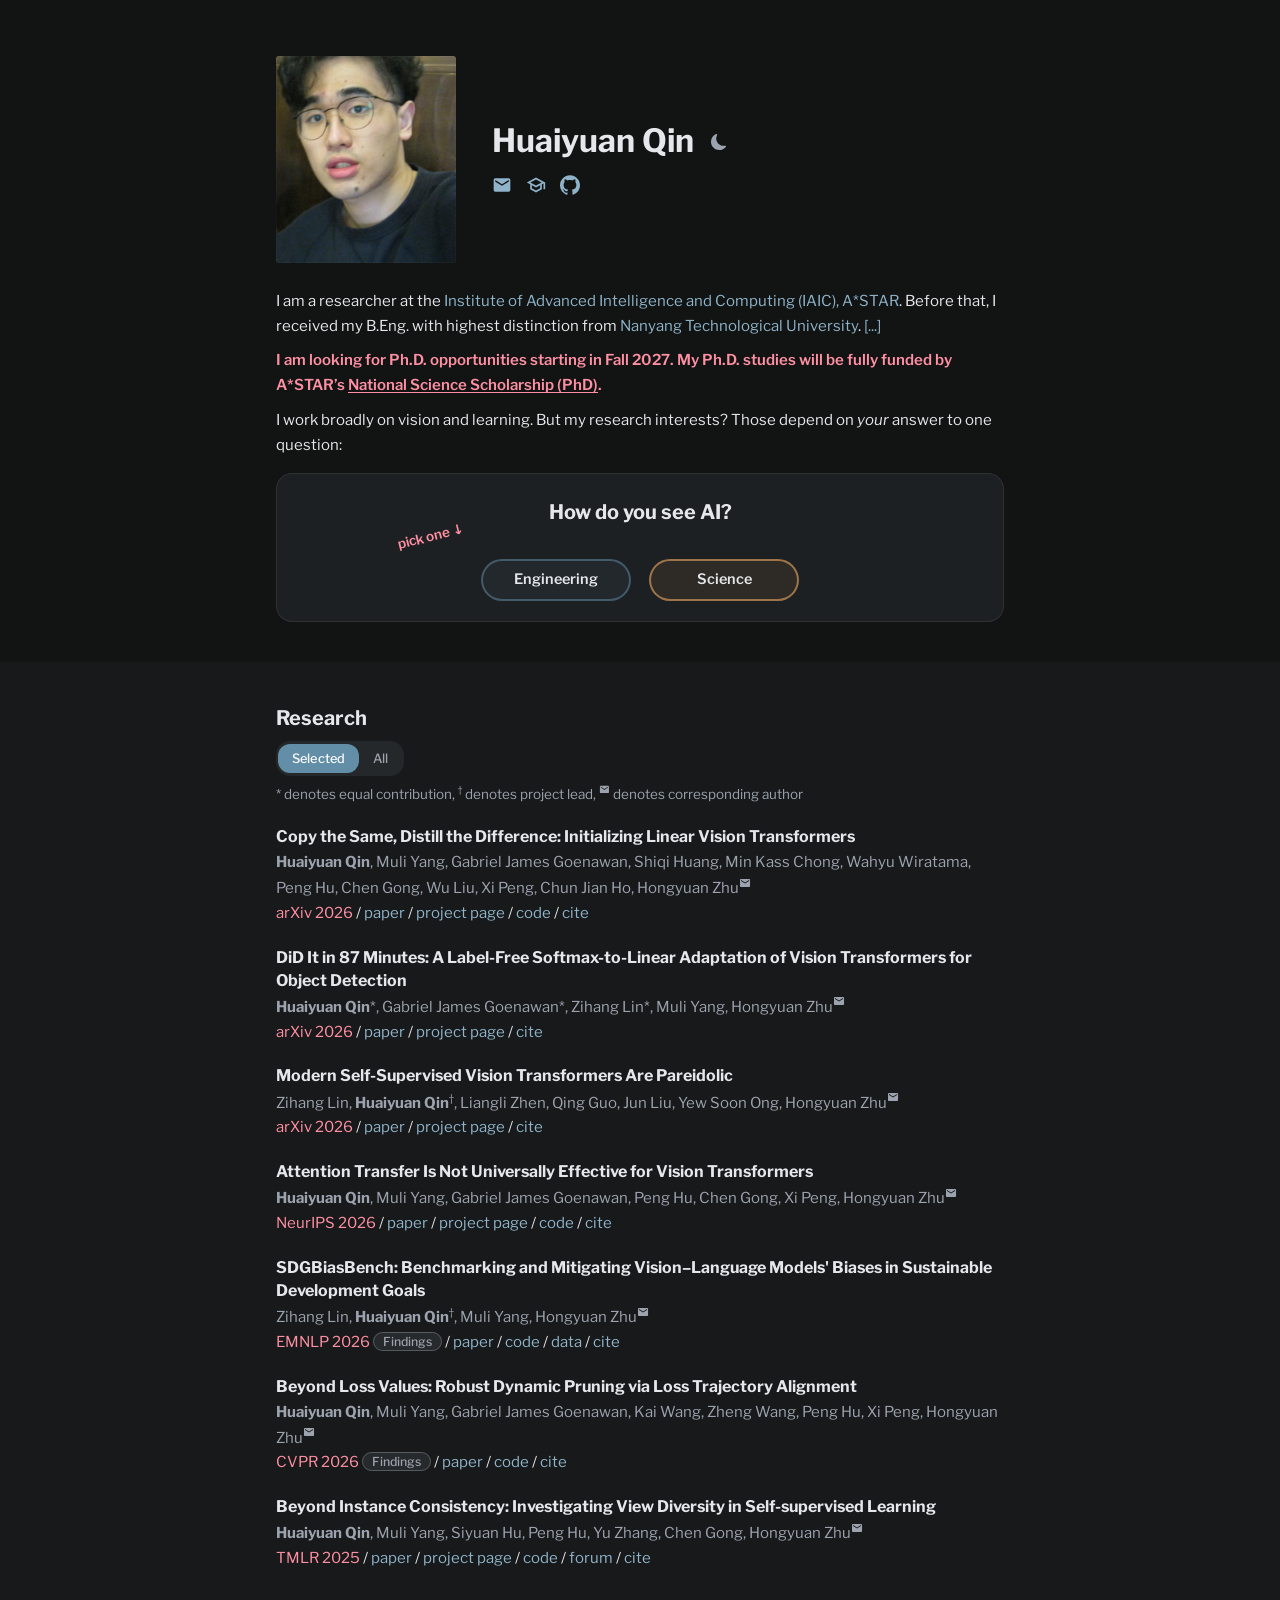
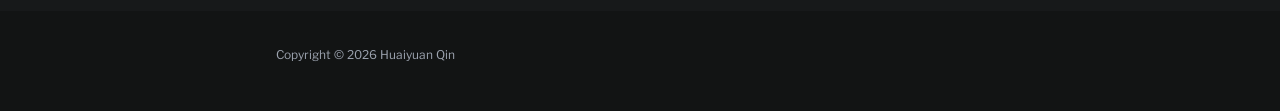
==== commit e151c727: "Modern Self-Supervised Vision Transformers Are Pareidolic: add arXiv links and BibTeX" ====
--- a/index.html
+++ b/index.html
@@ -245,13 +245,24 @@
       <!-- Pareidolic -->
       <div class="pub-item" data-tags="selected">
         <div class="pub-body">
-          <div class="pub-title"><span>Modern Self-Supervised Vision Transformers Are Pareidolic</span></div>
+          <div class="pub-title"><a href="https://arxiv.org/abs/2611.31238" target="_blank">Modern Self-Supervised Vision Transformers Are Pareidolic</a></div>
           <div class="pub-authors">
             Zihang Lin, <span class="me">Huaiyuan Qin</span><sup>&dagger;</sup>, Liangli Zhen, Qing Guo, Jun Liu, Yew Soon Ong, Hongyuan Zhu<sup class="author-mark"><svg class="mark-mail" role="img" aria-label="corresponding author"><use href="#icon-mail"/></svg></sup>
           </div>
           <div class="pub-links">
-            <span class="venue">Coming Soon, 2026</span> /
-            <a href="projects/self-supervised-vits-are-pareidolic/">project page</a>
+            <span class="venue">arXiv 2026</span> /
+            <a href="https://arxiv.org/pdf/2611.31238" target="_blank">paper</a> /
+            <a href="projects/self-supervised-vits-are-pareidolic/">project page</a> /
+            <a href="#" data-bibtex="bibtex-pareidolic">cite</a>
+          </div>
+          <div class="bibtex" id="bibtex-pareidolic" hidden>
+            <pre class="snippet"><code>@article{lin2026modern,
+  title={Modern Self-Supervised Vision Transformers Are Pareidolic},
+  author={Lin, Zihang and Qin, Huaiyuan and Zhen, Liangli and Guo, Qing and Liu, Jun and Ong, Yew Soon and Zhu, Hongyuan},
+  journal={arXiv preprint arXiv:2611.31238},
+  year={2026}
+}</code></pre>
+            <button type="button" class="copy-btn">copy</button>
           </div>
         </div>
       </div>
